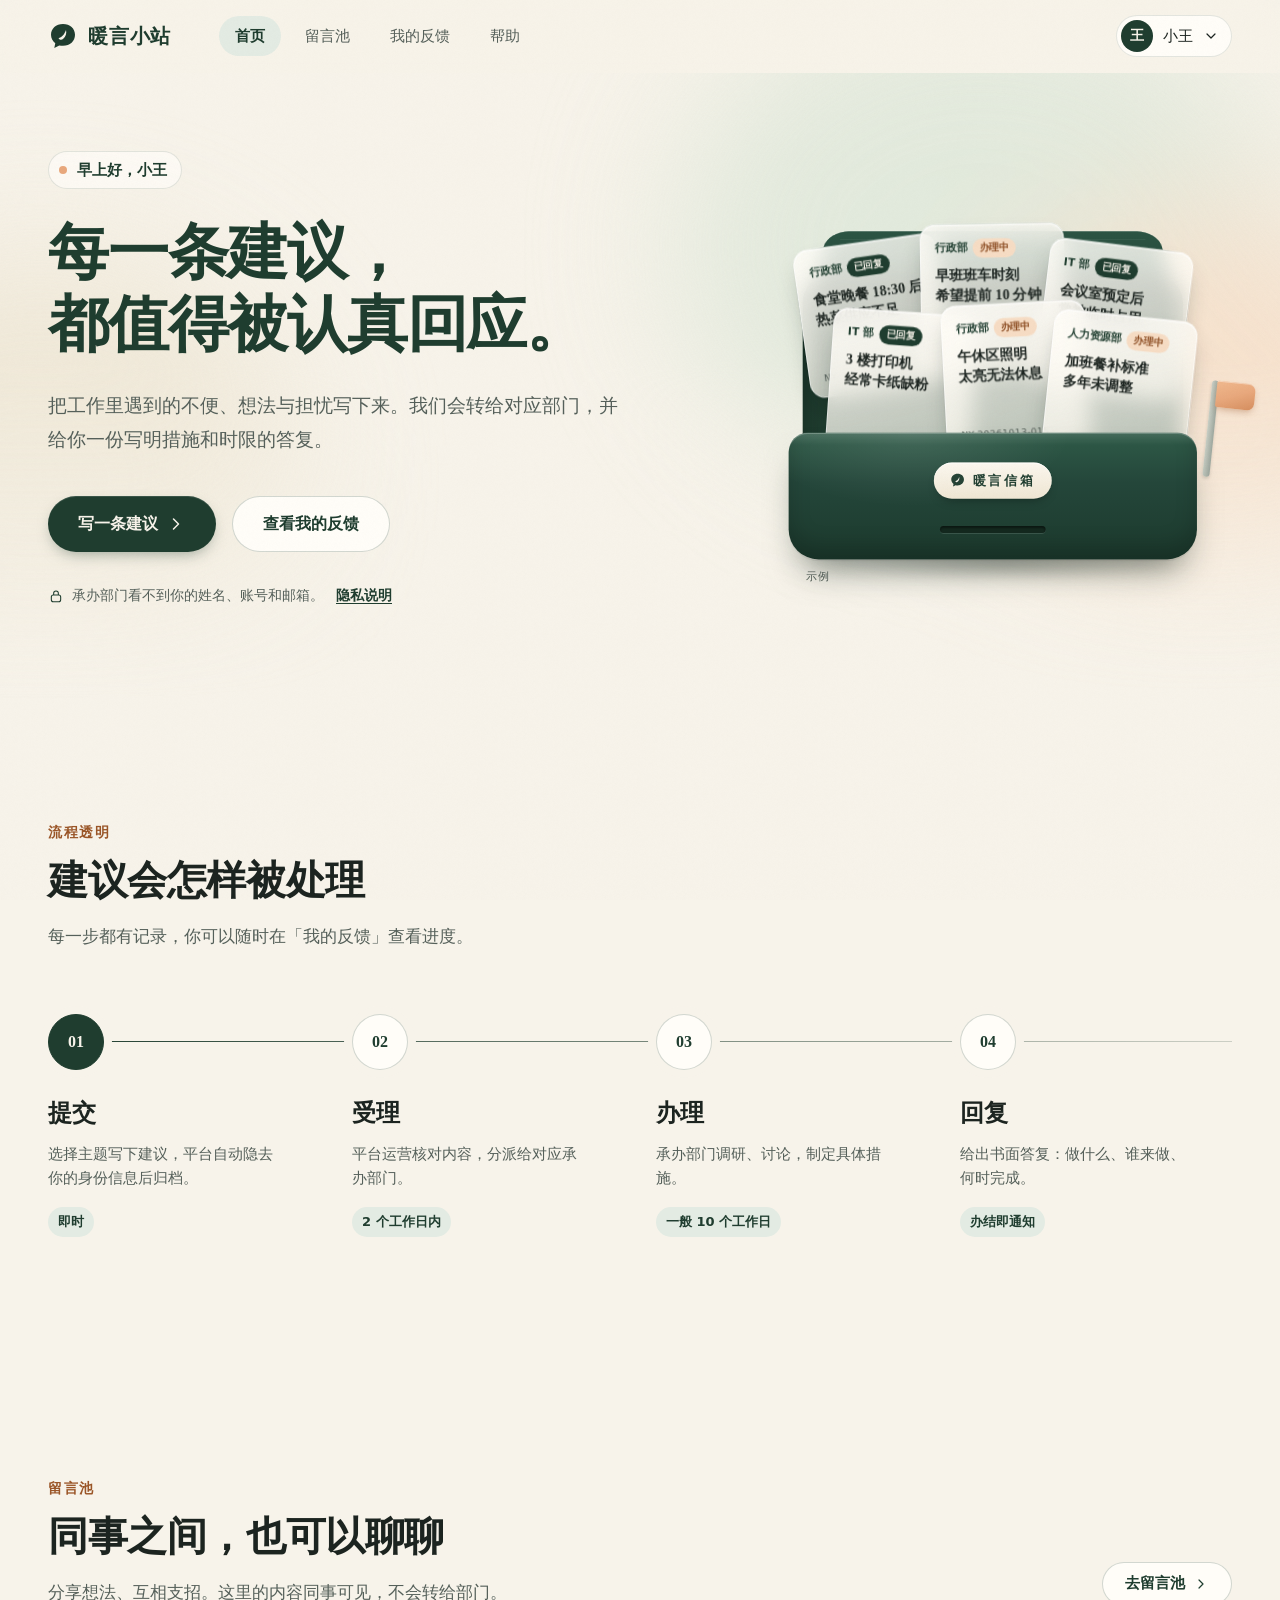
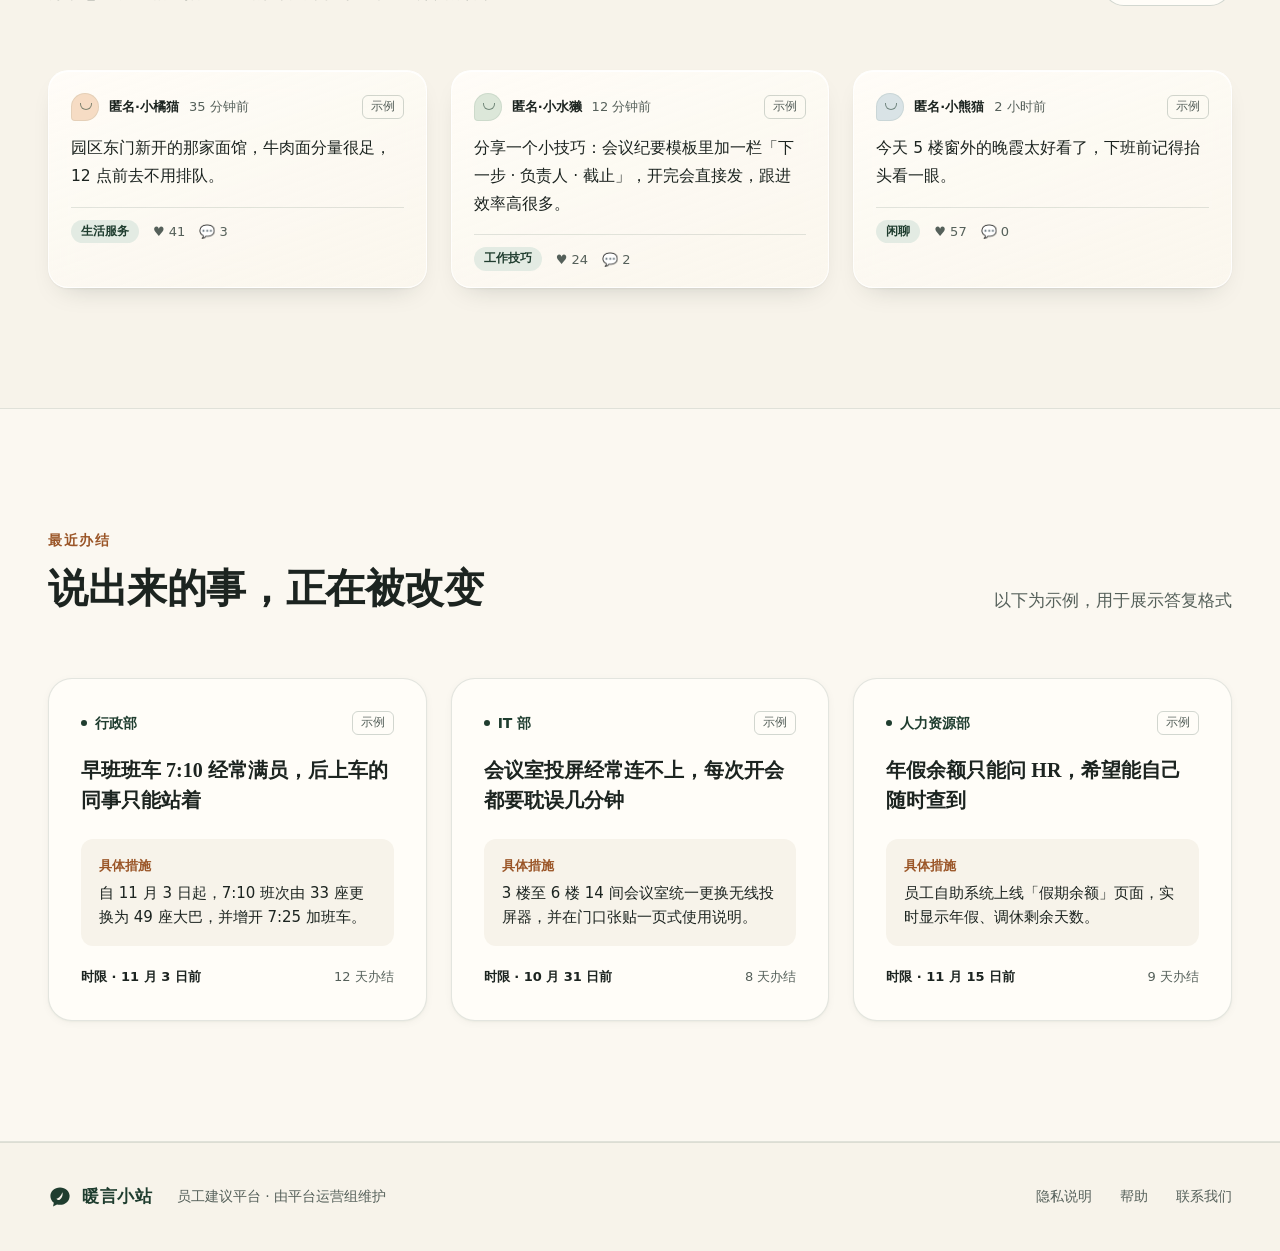
==== src/index.html @ c54a5a80 "暖言小站桌面端 UI 原型 v1.1（信箱玻璃卡片 + 留言池）" ====
<!doctype html>
<html lang="zh-CN">
<head>
<meta charset="utf-8">
<meta name="viewport" content="width=device-width, initial-scale=1">
<title>暖言小站 · 员工建议平台</title>
<link rel="stylesheet" href="css/style.css">
</head>
<body>
<a class="skip" href="#main">跳到主要内容</a>
<svg width="0" height="0" style="position:absolute" aria-hidden="true">
  <symbol id="mark" viewBox="0 0 40 40"><path d="M20 4C10.6 4 4 10.3 4 18.4c0 4.6 2.2 8.6 5.7 11.2L8.4 36l6.6-3.5c1.6.4 3.2.6 5 .6 9.4 0 16-6.3 16-14.7S29.4 4 20 4z" fill="currentColor"/><path d="M14 23c4-1 8-5 10-11 1 4 0 9-4 12-2 1.5-4 1.5-6-1z" fill="#F7F3EA"/></symbol>
  <symbol id="chev" viewBox="0 0 24 24"><path d="M9 6l6 6-6 6" fill="none" stroke="currentColor" stroke-width="1.8" stroke-linecap="round" stroke-linejoin="round"/></symbol>
  <symbol id="check" viewBox="0 0 24 24"><path d="M5 12.5l4.5 4.5L19 7.5" fill="none" stroke="currentColor" stroke-width="2" stroke-linecap="round" stroke-linejoin="round"/></symbol>
  <symbol id="lock" viewBox="0 0 24 24"><rect x="5" y="10.5" width="14" height="10" rx="3" fill="none" stroke="currentColor" stroke-width="1.6"/><path d="M8.5 10.5V8a3.5 3.5 0 017 0v2.5" fill="none" stroke="currentColor" stroke-width="1.6"/></symbol>
  <symbol id="close" viewBox="0 0 24 24"><path d="M6 6l12 12M18 6L6 18" stroke="currentColor" stroke-width="1.8" stroke-linecap="round"/></symbol>
</svg>

<header class="nav" id="nav">
  <div class="wrap nav-in">
    <a class="brand" href="#/" aria-label="暖言小站 首页"><svg class="brand-mark"><use href="#mark"/></svg><span>暖言小站</span></a>
    <nav aria-label="主导航"><ul class="nav-links">
      <li><a href="#/" data-nav="home">首页</a></li>
      <li><a href="#/pool" data-nav="pool">留言池</a></li>
      <li><a href="#/mine" data-nav="mine">我的反馈</a></li>
      <li><a href="#/help" data-nav="help">帮助</a></li>
    </ul></nav>
    <div class="acct">
      <button class="chip" id="acctBtn" aria-haspopup="menu" aria-expanded="false"><span class="avatar" aria-hidden="true">王</span><span>小王</span><svg class="ic sm rot"><use href="#chev"/></svg></button>
      <div class="menu" id="acctMenu" role="menu" hidden>
        <div class="menu-head"><b>王小明</b><span>行政部 · 工号 10328</span></div>
        <button role="menuitem" class="menu-item" id="settingsBtn">个人设置</button>
        <button role="menuitem" class="menu-item" id="guestToggle">切换访客视图</button>
        <div class="menu-sep"></div>
        <button role="menuitem" class="menu-item danger" id="logoutBtn">退出登录</button>
        <div class="confirm" id="logoutConfirm" hidden>
          <p>确定退出登录吗？</p>
          <div><button class="btn ghost xs" id="logoutNo">取消</button><button class="btn primary xs" id="logoutYes">退出</button></div>
        </div>
      </div>
      <a class="btn primary sm" id="loginBtn" href="#/" hidden>登录</a>
    </div>
  </div>
</header>

<main id="main">
<!-- HOME -->
<section class="view" data-view="home">
  <div class="hero">
    <div class="mesh" aria-hidden="true"><i class="b1"></i><i class="b2"></i><i class="b3"></i></div>
    <div class="wrap hero-in">
      <div class="hero-copy">
        <p class="eyebrow" id="greet">早上好，小王</p>
        <h1 class="display">每一条建议，<br>都值得被认真回应。</h1>
        <p class="lede">把工作里遇到的不便、想法与担忧写下来。我们会转给对应部门，并给你一份写明措施和时限的答复。</p>
        <div class="cta-row">
          <a class="btn primary lg" href="#/write">写一条建议<svg class="ic"><use href="#chev"/></svg></a>
          <a class="btn ghost lg" href="#/mine">查看我的反馈</a>
        </div>
        <p class="trust"><svg class="ic sm"><use href="#lock"/></svg>承办部门看不到你的姓名、账号和邮箱。<a href="#/help" data-scroll="privacy">隐私说明</a></p>
      </div>
      <div class="hero-art">
        <div class="mailbox" id="mailbox" role="group" aria-label="示例信箱：点击卡片查看建议与答复">
          <div class="mb-shadow" aria-hidden="true"></div>
          <div class="mb-lid" aria-hidden="true"></div>
          <div class="mb-back" aria-hidden="true"></div>
          <div class="mb-cards" id="mbCards"></div>
          <div class="mb-front" aria-hidden="true">
            <div class="mb-plate"><svg class="mb-plate-mark"><use href="#mark"/></svg><span>暖言信箱</span></div>
            <div class="mb-slot"></div>
          </div>
          <div class="mb-flag" aria-hidden="true"><i></i></div>
          <span class="mb-note">示例</span>
        </div>
      </div>
    </div>
  </div>

  <section class="wrap sec" aria-labelledby="flowT">
    <div class="sec-head reveal"><p class="kicker">流程透明</p><h2 id="flowT" class="h2">建议会怎样被处理</h2><p class="muted">每一步都有记录，你可以随时在「我的反馈」查看进度。</p></div>
    <ol class="journey">
      <li class="reveal"><span class="jn">01</span><h3>提交</h3><p>选择主题写下建议，平台自动隐去你的身份信息后归档。</p><span class="jt">即时</span></li>
      <li class="reveal"><span class="jn">02</span><h3>受理</h3><p>平台运营核对内容，分派给对应承办部门。</p><span class="jt">2 个工作日内</span></li>
      <li class="reveal"><span class="jn">03</span><h3>办理</h3><p>承办部门调研、讨论，制定具体措施。</p><span class="jt">一般 10 个工作日</span></li>
      <li class="reveal"><span class="jn">04</span><h3>回复</h3><p>给出书面答复：做什么、谁来做、何时完成。</p><span class="jt">办结即通知</span></li>
    </ol>
  </section>

  <section class="wrap sec pool-teaser" aria-labelledby="poolT">
    <div class="sec-head row reveal"><div><p class="kicker">留言池</p><h2 id="poolT" class="h2">同事之间，也可以聊聊</h2><p class="muted">分享想法、互相支招。这里的内容同事可见，不会转给部门。</p></div><a class="btn ghost" href="#/pool">去留言池<svg class="ic sm"><use href="#chev"/></svg></a></div>
    <div class="pt-grid" id="poolTeaser"></div>
  </section>

  <section class="sec tint" aria-labelledby="doneT">
    <div class="wrap">
      <div class="sec-head row reveal"><div><p class="kicker">最近办结</p><h2 id="doneT" class="h2">说出来的事，正在被改变</h2></div><p class="muted small">以下为示例，用于展示答复格式</p></div>
      <div class="cards3">
        <article class="rcard reveal"><div class="rtop"><span class="dept">行政部</span><span class="tag">示例</span></div><h3>早班班车 7:10 经常满员，后上车的同事只能站着</h3><div class="rbody"><p class="lbl">具体措施</p><p>自 11 月 3 日起，7:10 班次由 33 座更换为 49 座大巴，并增开 7:25 加班车。</p></div><p class="rmeta"><span>时限 · 11 月 3 日前</span><span>12 天办结</span></p></article>
        <article class="rcard reveal"><div class="rtop"><span class="dept">IT 部</span><span class="tag">示例</span></div><h3>会议室投屏经常连不上，每次开会都要耽误几分钟</h3><div class="rbody"><p class="lbl">具体措施</p><p>3 楼至 6 楼 14 间会议室统一更换无线投屏器，并在门口张贴一页式使用说明。</p></div><p class="rmeta"><span>时限 · 10 月 31 日前</span><span>8 天办结</span></p></article>
        <article class="rcard reveal"><div class="rtop"><span class="dept">人力资源部</span><span class="tag">示例</span></div><h3>年假余额只能问 HR，希望能自己随时查到</h3><div class="rbody"><p class="lbl">具体措施</p><p>员工自助系统上线「假期余额」页面，实时显示年假、调休剩余天数。</p></div><p class="rmeta"><span>时限 · 11 月 15 日前</span><span>9 天办结</span></p></article>
      </div>
    </div>
  </section>
</section>

<!-- WRITE -->
<section class="view" data-view="write" hidden>
  <div class="wrap write">
    <div class="write-top">
      <a class="back" href="#/"><svg class="ic sm flip"><use href="#chev"/></svg>返回首页</a>
      <ol class="steps" aria-label="步骤">
        <li data-s="1"><span class="dot">1</span>选择主题</li><li class="bar"></li>
        <li data-s="2"><span class="dot">2</span>写下建议</li><li class="bar"></li>
        <li data-s="3"><span class="dot">3</span>确认提交</li>
      </ol>
      <span class="save-note">草稿仅保存在本机</span>
    </div>
    <div class="panel">
      <div class="stage" data-step="1">
        <h1 class="h2">这条建议和哪方面有关？</h1>
        <p class="muted">不确定也没关系，选「其他」，平台会帮你分派。</p>
        <div class="topics" role="radiogroup" aria-label="主题">
          <button class="topic" role="radio" aria-checked="false" data-t="人事与薪酬" data-d="人力资源部"><span class="ti t1"></span><b>人事与薪酬</b><span>考勤、假期、薪资、培训与晋升</span><em>由 人力资源部 承办</em></button>
          <button class="topic" role="radio" aria-checked="false" data-t="行政与食堂班车" data-d="行政部"><span class="ti t2"></span><b>行政与食堂班车</b><span>食堂菜品、班车线路、办公环境</span><em>由 行政部 承办</em></button>
          <button class="topic" role="radio" aria-checked="false" data-t="IT与设备" data-d="IT 部"><span class="ti t3"></span><b>IT 与设备</b><span>电脑、网络、账号、会议室设备</span><em>由 IT 部 承办</em></button>
          <button class="topic" role="radio" aria-checked="false" data-t="安全与环境" data-d="安全环保部"><span class="ti t4"></span><b>安全与环境</b><span>生产安全、消防、隐患与职业健康</span><em>由 安全环保部 承办</em></button>
          <button class="topic" role="radio" aria-checked="false" data-t="其他／不确定" data-d="平台运营组"><span class="ti t5"></span><b>其他／不确定</b><span>流程、制度，或拿不准归谁管的事</span><em>由 平台运营组 分派</em></button>
        </div>
      </div>
      <div class="stage" data-step="2" hidden>
        <h1 class="h2">说说具体情况</h1>
        <p class="muted">写清楚「在哪里、发生了什么、希望怎样改善」，更容易被快速办理。</p>
        <div class="field"><label for="ttl">标题</label><input id="ttl" maxlength="40" placeholder="一句话概括，例如：早班班车经常满员"></div>
        <div class="field"><label for="body">详细描述</label>
          <textarea id="body" maxlength="500" rows="5" aria-describedby="bodyHint" placeholder="发生的时间、地点、影响，以及你的想法……"></textarea>
          <div class="field-foot"><span id="bodyHint" class="hint">至少 10 个字</span><span class="count" id="count">0/500</span></div>
        </div>
        <div class="attach" tabindex="0" role="button" aria-label="添加附件（可选）"><span class="plus">＋</span><div><b>添加图片或文件（可选）</b><span>支持 JPG、PNG、PDF，单个不超过 10MB。上传前会自动清除照片位置信息。</span></div></div>
      </div>
      <div class="stage" data-step="3" hidden>
        <h1 class="h2">确认一下，就可以提交了</h1>
        <dl class="summary">
          <div><dt>主题</dt><dd id="sTopic"></dd><button class="link" data-go="1">修改</button></div>
          <div><dt>承办部门</dt><dd id="sDept"></dd></div>
          <div><dt>标题</dt><dd id="sTitle"></dd><button class="link" data-go="2">修改</button></div>
          <div><dt>描述</dt><dd id="sBody" class="pre"></dd></div>
        </dl>
        <div class="privacy-box"><svg class="ic"><use href="#lock"/></svg><div><b>你的身份受到保护</b><p>承办部门看不到你的姓名、账号和邮箱；平台仅为让你查看进度保存账号关联。</p></div></div>
      </div>
      <div class="stage success" data-step="4" hidden>
        <div class="burst" aria-hidden="true"><svg viewBox="0 0 120 120"><circle class="ring" cx="60" cy="60" r="44"/><path class="tick" d="M40 61l14 14 28-30"/></svg><i></i><i></i><i></i><i></i><i></i><i></i></div>
        <h1 class="h2">已收到，谢谢你愿意说出来</h1>
        <p class="muted">我们会在 2 个工作日内受理，有进展会通过站内消息告诉你。</p>
        <div class="idbox"><span>建议编号</span><b id="sid">NY-20261019-008</b></div>
        <div class="cta-row center"><a class="btn primary lg" href="#/mine?open=NY-20261019-008">查看进度</a><a class="btn ghost lg" href="#/">回到首页</a></div>
      </div>
      <div class="panel-foot" id="pfoot">
        <button class="btn ghost" id="prevBtn">上一步</button>
        <span class="foot-msg" id="footMsg" aria-live="polite"></span>
        <button class="btn primary" id="nextBtn">下一步</button>
      </div>
    </div>
  </div>
</section>

<!-- POOL -->
<section class="view" data-view="pool" hidden>
  <div class="wrap pool">
    <div class="pool-head">
      <div><p class="kicker">留言池 <span class="proto-tag">原型示例，内容不会保存</span></p>
      <h1 class="h2">同事之间的小广场</h1>
      <p class="muted lead2">分享想法、互相支招。这里的留言<b>同事都能看到</b>；需要部门处理的问题，请走正式建议。</p></div>
      <a class="pool-cta" href="#/write"><span>要正式提交给部门？</span><b>写一条建议</b><svg class="ic sm"><use href="#chev"/></svg></a>
    </div>
    <div class="pool-grid">
      <div class="pool-main">
        <form class="composer" id="composer" autocomplete="off">
          <label class="sr" for="pcText">写点什么</label>
          <textarea id="pcText" maxlength="200" rows="3" placeholder="想和同事聊点什么？比如一个好用的小技巧、一家不错的午餐店……"></textarea>
          <div class="cp-row">
            <label class="sr" for="pcTopic">话题</label>
            <select id="pcTopic"><option>工作技巧</option><option>生活服务</option><option>活动组织</option><option>闲聊</option></select>
            <label class="switch"><input type="checkbox" id="pcAnon" checked><span class="sw" aria-hidden="true"></span><span>匿名发布</span><em id="pcAlias">将显示为「匿名·小松鼠」</em></label>
            <span class="cp-count" id="pcCount">0/200</span>
            <button class="btn primary sm" id="pcSend" type="submit" disabled>发布</button>
          </div>
        </form>
        <div class="pool-bar">
          <div class="chips" role="tablist" aria-label="话题筛选">
            <button class="chipf on" role="tab" aria-selected="true" data-t="全部">全部</button><button class="chipf" role="tab" aria-selected="false" data-t="工作技巧">工作技巧</button><button class="chipf" role="tab" aria-selected="false" data-t="生活服务">生活服务</button><button class="chipf" role="tab" aria-selected="false" data-t="活动组织">活动组织</button><button class="chipf" role="tab" aria-selected="false" data-t="闲聊">闲聊</button>
          </div>
          <div class="sort" role="group" aria-label="排序"><button class="on" data-s="new" aria-pressed="true">最新</button><button data-s="hot" aria-pressed="false">最热</button></div>
        </div>
        <div class="masonry" id="poolList"></div>
      </div>
      <aside class="rules" aria-labelledby="rulesT">
        <h2 id="rulesT">发言公约</h2>
        <ol>
          <li><b>友善表达</b>就事论事，尊重不同意见。</li>
          <li><b>不涉及个人</b>不写真实姓名、工号、联系方式，不做人身攻击。</li>
          <li><b>举报会被审核</b>被举报的内容由管理员审核，违规将被移除。</li>
          <li><b>匿名也守规则</b>匿名只对同事隐藏身份，同样适用本公约。</li>
        </ol>
        <p class="rules-note">需要部门给出答复的问题，请<a href="#/write">写一条建议</a>，会有专人跟进。</p>
      </aside>
    </div>
  </div>
</section>

<!-- MINE -->
<section class="view" data-view="mine" hidden>
  <div class="wrap mine">
    <div class="mine-head"><div><p class="kicker">我的反馈</p><h1 class="h2">你提交过的建议</h1></div>
      <div class="filters" role="tablist" aria-label="筛选"><button class="f on" data-f="all" role="tab" aria-selected="true">全部</button><button class="f" data-f="待受理" role="tab">待受理</button><button class="f" data-f="办理中" role="tab">办理中</button><button class="f" data-f="已回复" role="tab">已回复</button></div>
    </div>
    <ul class="flist" id="flist"></ul>
  </div>
</section>

<!-- HELP -->
<section class="view" data-view="help" hidden>
  <div class="wrap help">
    <p class="kicker">帮助与隐私</p><h1 class="h2">关于暖言小站，你可能想知道</h1>
    <div class="help-grid">
      <article id="privacy" class="doc">
        <h2>隐私说明</h2>
        <h3>我们保存什么</h3><p>你提交的标题、描述和附件，以及你的账号与该建议的关联关系。关联关系只用于让你在「我的反馈」中查看进度、接收通知。</p>
        <h3>谁能看到什么</h3><p>承办部门只能看到建议内容与编号，看不到你的姓名、账号、邮箱或部门。平台运营组两名管理员可在审计需要时查看关联关系，每次查看都会留下不可删除的日志。</p>
        <h3>请注意</h3><p>如果描述中写了能识别你的细节（如具体工位、只有你知道的事），承办部门仍可能推测出身份。提交前请自行检查。</p>
        <h3>保存期限</h3><p>建议办结满 2 年后，账号关联将被删除，建议内容以匿名形式保留用于统计。</p>
      </article>
      <div class="faq">
        <details open><summary>多久能收到答复？</summary><p>2 个工作日内受理，一般 10 个工作日内给出答复。复杂问题会先回复办理计划。</p></details>
        <details><summary>对答复不满意怎么办？</summary><p>在详情页点击「继续反馈」，建议会重新进入办理，并抄送平台运营组。</p></details>
        <details><summary>可以撤回建议吗？</summary><p>受理前可以随时撤回；受理后可申请关闭。</p></details>
        <details><summary>紧急安全隐患怎么报？</summary><p>请立即拨打安全值班电话 8110。本平台不适合处理需要即刻响应的事项。</p></details>
      </div>
    </div>
  </div>
</section>
</main>

<footer class="foot">
  <div class="wrap foot-in">
    <div class="brand sm"><svg class="brand-mark"><use href="#mark"/></svg><span>暖言小站</span></div>
    <p class="muted small">员工建议平台 · 由平台运营组维护</p>
    <nav aria-label="页脚"><a href="#/help" data-scroll="privacy">隐私说明</a><a href="#/help">帮助</a><a href="mailto:nuanyan@example.com">联系我们</a></nav>
  </div>
</footer>

<div class="scrim" id="scrim" hidden></div>
<aside class="drawer" id="drawer" role="dialog" aria-modal="true" aria-labelledby="dTitle" hidden>
  <div class="d-head"><span class="d-id" id="dId"></span><button class="icon-btn" id="dClose" aria-label="关闭详情"><svg class="ic"><use href="#close"/></svg></button></div>
  <div class="d-body" id="dBody"></div>
</aside>
<div class="mx-overlay" id="mxOverlay" hidden></div>
<div class="mx-stage" id="mxStage" hidden>
  <article class="mx-card" id="mxCard" role="dialog" aria-modal="true" aria-labelledby="mxTitle">
    <button class="mx-close" id="mxClose" aria-label="关闭"><svg class="ic"><use href="#close"/></svg></button>
    <div class="mx-body" id="mxBody"></div>
  </article>
</div>
<div class="toast" id="toast" role="status" aria-live="polite"></div>
<script src="js/app.js"></script>
</body>
</html>
---- src/css/style.css ----
[hidden]{display:none!important}
:root{
  --cream:#F7F3EA;--milk:#FBF8F1;--paper:#FFFDF8;--sand:#EFE7D6;
  --green:#1F3D2F;--green-2:#2E5A47;--green-soft:#E3EBE3;
  --apricot:#E8A87C;--apricot-ink:#9A5527;--apricot-soft:#FBEADB;
  --ink:#1C2420;--muted:#55605A;--line:rgba(31,61,47,.12);--line-2:rgba(31,61,47,.2);
  --serif:"Noto Serif SC","Noto Serif CJK SC","Songti SC","Source Han Serif SC","STSong",serif;
  --sans:"Inter","PingFang SC","Noto Sans SC","Noto Sans CJK SC","Microsoft YaHei",system-ui,-apple-system,sans-serif;
  --ease:cubic-bezier(.2,.8,.2,1);--spring:cubic-bezier(.34,1.4,.5,1);
  --r-s:12px;--r:16px;--r-l:24px;
  --sh-1:0 1px 2px rgba(31,40,30,.04),0 2px 8px rgba(31,40,30,.04);
  --sh-2:0 1px 2px rgba(31,40,30,.04),0 8px 24px rgba(31,40,30,.06),0 24px 48px -12px rgba(31,40,30,.08);
}
*{box-sizing:border-box;margin:0;padding:0}
html{scroll-behavior:smooth}
body{font-family:var(--sans);color:var(--ink);background:var(--cream);font-size:16px;line-height:1.65;-webkit-font-smoothing:antialiased;min-height:100vh;display:flex;flex-direction:column}
body::before{content:"";position:fixed;inset:0;pointer-events:none;z-index:100;opacity:.35;mix-blend-mode:multiply;
 background-image:url("data:image/svg+xml,%3Csvg xmlns='http://www.w3.org/2000/svg' width='160' height='160'%3E%3Cfilter id='n'%3E%3CfeTurbulence baseFrequency='.9' numOctaves='2' stitchTiles='stitch'/%3E%3CfeColorMatrix values='0 0 0 0 .4 0 0 0 0 .35 0 0 0 0 .25 0 0 0 .09 0'/%3E%3C/filter%3E%3Crect width='100%25' height='100%25' filter='url(%23n)'/%3E%3C/svg%3E")}
main{flex:1}
a{color:inherit}
button{font:inherit;color:inherit;background:none;border:0;cursor:pointer}
:focus-visible{outline:2px solid var(--green);outline-offset:3px;border-radius:8px}
.skip{position:absolute;left:-999px;top:8px;background:var(--green);color:#fff;padding:8px 16px;border-radius:8px;z-index:200}.skip:focus{left:16px}
.wrap{width:min(1200px,calc(100% - 96px));margin:0 auto}
.ic{width:20px;height:20px;flex:none}.ic.sm{width:16px;height:16px}.flip{transform:rotate(180deg)}
.muted{color:var(--muted)}.small{font-size:14px}
.kicker{font-size:14px;letter-spacing:.12em;color:var(--apricot-ink);font-weight:600;margin-bottom:12px}
.h2{font-family:var(--serif);font-weight:600;font-size:40px;line-height:1.25;letter-spacing:-.01em}

/* nav */
.nav{position:sticky;top:0;z-index:50;background:rgba(247,243,234,.78);backdrop-filter:saturate(1.4) blur(14px);border-bottom:1px solid transparent;transition:border-color .3s}
.nav.scrolled{border-color:var(--line)}
.nav-in{height:72px;display:flex;align-items:center;gap:48px}
.brand{display:flex;align-items:center;gap:10px;text-decoration:none;font-family:var(--serif);font-weight:700;font-size:20px;color:var(--green);letter-spacing:.04em}
.brand-mark{width:30px;height:30px;color:var(--green)}
.brand.sm{font-size:17px}.brand.sm .brand-mark{width:24px;height:24px}
.nav-links{display:flex;gap:8px;list-style:none}
.nav-links a{display:block;padding:8px 16px;border-radius:999px;text-decoration:none;font-size:15px;color:var(--muted);transition:color .2s,background .2s}
.nav-links a:hover{color:var(--ink);background:rgba(31,61,47,.05)}
.nav-links a.on{color:var(--green);background:var(--green-soft);font-weight:600}
.acct{margin-left:auto;position:relative}
.chip{display:flex;align-items:center;gap:10px;padding:4px 12px 4px 4px;border:1px solid var(--line);border-radius:999px;background:var(--paper);font-size:15px;transition:box-shadow .2s var(--ease)}
.chip:hover{box-shadow:var(--sh-1)}
.chip[aria-expanded=true] .rot{transform:rotate(-90deg)}.rot{transform:rotate(90deg);transition:transform .25s var(--ease)}
.avatar{width:32px;height:32px;border-radius:50%;display:grid;place-items:center;background:var(--green);color:var(--cream);font-size:14px;font-weight:600}
.menu{position:absolute;right:0;top:calc(100% + 8px);width:240px;background:var(--paper);border:1px solid var(--line);border-radius:var(--r);box-shadow:var(--sh-2);padding:8px;transform-origin:top right;animation:pop .28s var(--spring)}
@keyframes pop{from{opacity:0;transform:scale(.94) translateY(-4px)}}
.menu-head{padding:12px 12px 12px;border-bottom:1px solid var(--line);margin-bottom:6px;display:flex;flex-direction:column}
.menu-head span{font-size:13px;color:var(--muted)}
.menu-item{display:block;width:100%;text-align:left;padding:10px 12px;border-radius:10px;font-size:15px}
.menu-item:hover{background:var(--cream)}.menu-item.danger{color:#A23B2A}
.menu-sep{height:1px;background:var(--line);margin:6px 0}
.confirm{margin:6px 4px 4px;padding:12px;border-radius:12px;background:var(--cream);font-size:14px}
.confirm div{display:flex;gap:8px;justify-content:flex-end;margin-top:10px}

/* buttons */
.btn{display:inline-flex;align-items:center;justify-content:center;gap:8px;height:44px;padding:0 22px;border-radius:999px;font-size:15px;font-weight:600;text-decoration:none;transition:transform .35s var(--spring),box-shadow .3s var(--ease),background .2s;white-space:nowrap}
.btn:active{transform:scale(.98)}
.btn.lg{height:56px;padding:0 30px;font-size:16px}.btn.sm{height:38px;padding:0 18px}.btn.xs{height:32px;padding:0 14px;font-size:13px}
.btn.primary{background:var(--green);color:var(--cream);box-shadow:0 1px 0 rgba(255,255,255,.12) inset,0 6px 16px -6px rgba(31,61,47,.5)}
.btn.primary:hover{background:#264a3a;transform:translateY(-1px);box-shadow:0 1px 0 rgba(255,255,255,.12) inset,0 12px 24px -8px rgba(31,61,47,.5)}
.btn.primary:hover .ic{transform:translateX(3px)}.btn .ic{transition:transform .3s var(--spring)}
.btn.ghost{background:var(--paper);color:var(--green);border:1px solid var(--line-2)}
.btn.ghost:hover{border-color:var(--green);transform:translateY(-1px)}
.btn[disabled]{opacity:.4;pointer-events:none}
.link{color:var(--green);font-size:14px;font-weight:600;text-decoration:underline;text-underline-offset:3px}

/* hero */
.hero{position:relative;overflow:hidden;padding:56px 0 72px}
.mesh{position:absolute;inset:-20% -10% 0;z-index:0;filter:blur(70px);opacity:.75}
.mesh i{position:absolute;border-radius:50%;animation:drift 26s var(--ease) infinite alternate}
.mesh .b1{width:620px;height:520px;left:52%;top:5%;background:#DCE7D9}
.mesh .b2{width:460px;height:420px;left:72%;top:35%;background:#F6DCC4;animation-duration:32s;animation-delay:-8s}
.mesh .b3{width:520px;height:460px;left:-6%;top:40%;background:#EDE5D2;animation-duration:38s}
@keyframes drift{to{transform:translate(-60px,40px) scale(1.12)}}
.hero-in{position:relative;z-index:1;display:grid;grid-template-columns:1.15fr .85fr;gap:48px;align-items:center;min-height:520px}
.eyebrow{display:inline-flex;align-items:center;gap:10px;font-size:15px;color:var(--green);font-weight:600;margin-bottom:28px;padding:6px 14px 6px 10px;border-radius:999px;background:rgba(255,253,248,.7);border:1px solid var(--line)}
.eyebrow::before{content:"";width:8px;height:8px;border-radius:50%;background:var(--apricot)}
.display{font-family:var(--serif);font-weight:700;font-size:clamp(52px,4.8vw,72px);line-height:1.16;letter-spacing:-.02em;color:var(--green)}
.lede{margin-top:28px;font-size:19px;line-height:1.8;color:var(--muted);max-width:30em}
.cta-row{display:flex;gap:16px;margin-top:40px}.cta-row.center{justify-content:center}
.trust{margin-top:32px;display:flex;align-items:center;gap:8px;font-size:14px;color:var(--muted)}
.trust .ic{color:var(--green)}.trust a{color:var(--green);font-weight:600;text-underline-offset:3px;margin-left:4px}
.hero-art svg{width:100%;max-width:460px;display:block;margin-left:auto}
.float{animation:float 9s ease-in-out infinite;transform-box:fill-box}
.float.b{animation-delay:-3s;animation-duration:11s}.float.c{animation-delay:-6s;animation-duration:8s;transform-origin:0 100%}
@keyframes float{50%{transform:translateY(-10px) rotate(1.5deg)}}

/* sections */
.sec{padding:120px 0}
.sec-head{max-width:640px;margin-bottom:64px}.sec-head .muted{margin-top:16px;font-size:17px}
.sec-head.row{max-width:none;display:flex;justify-content:space-between;align-items:flex-end}
.tint{background:var(--milk);border-top:1px solid var(--line);border-bottom:1px solid var(--line)}
.journey{list-style:none;display:grid;grid-template-columns:repeat(4,1fr);gap:32px;position:relative;counter-reset:j}
.journey::before{content:"";position:absolute;left:0;right:0;top:27px;height:1px;background:linear-gradient(90deg,var(--green) 0,var(--line-2) 100%)}
.journey li{position:relative;padding-top:80px}
.jn{position:absolute;top:0;left:0;width:56px;height:56px;border-radius:50%;display:grid;place-items:center;background:var(--paper);border:1px solid var(--line-2);font-family:var(--serif);font-weight:600;color:var(--green);box-shadow:0 0 0 8px var(--cream)}
.journey li:first-child .jn{background:var(--green);color:var(--cream);border-color:var(--green)}
.journey h3{font-family:var(--serif);font-size:24px;font-weight:600;margin-bottom:8px}
.journey p{color:var(--muted);font-size:15px;max-width:15em}
.jt{display:inline-block;margin-top:16px;font-size:13px;font-weight:600;color:var(--green);background:var(--green-soft);padding:4px 10px;border-radius:999px}
.cards3{display:grid;grid-template-columns:repeat(3,1fr);gap:24px}
.rcard{background:var(--paper);border:1px solid var(--line);border-radius:var(--r-l);padding:32px;display:flex;flex-direction:column;box-shadow:var(--sh-1);transition:transform .45s var(--spring),box-shadow .4s var(--ease)}
.rcard:hover{transform:translateY(-4px);box-shadow:var(--sh-2)}
.rtop{display:flex;justify-content:space-between;align-items:center;margin-bottom:20px}
.dept{font-size:14px;font-weight:600;color:var(--green);display:flex;align-items:center;gap:8px}
.dept::before{content:"";width:6px;height:6px;border-radius:50%;background:var(--green)}
.tag{font-size:12px;color:var(--muted);border:1px solid var(--line-2);padding:1px 8px;border-radius:6px}
.rcard h3{font-family:var(--serif);font-size:20px;line-height:1.5;font-weight:600;margin-bottom:24px}
.rbody{background:var(--cream);border-radius:var(--r-s);padding:16px 18px;font-size:15px;flex:1}
.lbl{font-size:13px;font-weight:600;color:var(--apricot-ink);margin-bottom:4px}
.rmeta{display:flex;justify-content:space-between;margin-top:20px;font-size:13px;color:var(--muted)}
.rmeta span:first-child{color:var(--ink);font-weight:600}
.reveal{opacity:0;transform:translateY(16px);transition:opacity .8s var(--ease),transform .8s var(--ease)}
.reveal.in{opacity:1;transform:none}

/* footer */
.foot{border-top:1px solid var(--line);padding:40px 0}
.foot-in{display:flex;align-items:center;gap:24px}
.foot nav{margin-left:auto;display:flex;gap:28px}
.foot nav a{font-size:14px;color:var(--muted);text-decoration:none}.foot nav a:hover{color:var(--green);text-decoration:underline;text-underline-offset:3px}

/* write */
.write{padding:40px 0 80px;max-width:960px}
.write-top{display:grid;grid-template-columns:1fr auto 1fr;align-items:center;margin-bottom:32px}
.back{display:inline-flex;align-items:center;gap:6px;font-size:14px;color:var(--muted);text-decoration:none}.back:hover{color:var(--green)}
.save-note{justify-self:end;font-size:13px;color:var(--muted)}
.steps{display:flex;align-items:center;gap:12px;list-style:none;font-size:14px;color:var(--muted)}
.steps li{display:flex;align-items:center;gap:8px;transition:color .3s}
.steps .bar{width:48px;height:2px;border-radius:2px;background:var(--line-2);position:relative;overflow:hidden}
.steps .bar::after{content:"";position:absolute;inset:0;background:var(--green);transform:scaleX(0);transform-origin:left;transition:transform .5s var(--ease)}
.steps .bar.done::after{transform:scaleX(1)}
.dot{width:28px;height:28px;border-radius:50%;display:grid;place-items:center;border:1.5px solid var(--line-2);font-size:13px;font-weight:600;background:var(--paper);transition:all .35s var(--spring)}
.steps li.cur{color:var(--ink);font-weight:600}.steps li.cur .dot{background:var(--green);border-color:var(--green);color:var(--cream);transform:scale(1.08)}
.steps li.done{color:var(--green)}.steps li.done .dot{background:var(--green-soft);border-color:var(--green-soft);color:var(--green)}
.panel{background:var(--paper);border:1px solid var(--line);border-radius:28px;box-shadow:var(--sh-2);overflow:hidden}
.stage{padding:56px 64px 40px;animation:stageIn .55s var(--ease)}
.stage.back-anim{animation-name:stageBack}
@keyframes stageIn{from{opacity:0;transform:translateX(24px)}}
@keyframes stageBack{from{opacity:0;transform:translateX(-24px)}}
.stage>.muted{margin-top:12px;font-size:16px}
.topics{display:grid;grid-template-columns:repeat(3,1fr);gap:16px;margin-top:40px}
.topic{text-align:left;padding:24px;border:1px solid var(--line);border-radius:var(--r);background:var(--milk);display:flex;flex-direction:column;gap:4px;position:relative;transition:transform .4s var(--spring),border-color .2s,box-shadow .3s,background .2s}
.topic:hover{transform:translateY(-3px);box-shadow:var(--sh-2);background:var(--paper)}
.topic[aria-checked=true]{border-color:var(--green);background:var(--paper);box-shadow:0 0 0 3px var(--green-soft),var(--sh-1)}
.topic[aria-checked=true]::after{content:"";position:absolute;top:20px;right:20px;width:22px;height:22px;border-radius:50%;background:var(--green) url("data:image/svg+xml,%3Csvg xmlns='http://www.w3.org/2000/svg' viewBox='0 0 24 24'%3E%3Cpath d='M6 12.5l4 4L18 8' fill='none' stroke='%23F7F3EA' stroke-width='2.4' stroke-linecap='round' stroke-linejoin='round'/%3E%3C/svg%3E") center/16px no-repeat;animation:pop .35s var(--spring)}
.topic b{font-size:18px;font-family:var(--serif);font-weight:600;margin-top:16px}
.topic span:not(.ti){font-size:14px;color:var(--muted)}
.topic em{font-style:normal;font-size:13px;color:var(--green);margin-top:12px;padding-top:12px;border-top:1px dashed var(--line-2)}
.ti{width:40px;height:40px;border-radius:12px;background:var(--green-soft);position:relative}
.ti::before{content:"";position:absolute;inset:11px;border-radius:50% 50% 50% 4px;background:var(--green)}
.ti.t2{background:var(--apricot-soft)}.ti.t2::before{background:var(--apricot);border-radius:50%}
.ti.t3::before{border-radius:4px}.ti.t4{background:#E9E4D3}.ti.t4::before{border-radius:50% 4px;background:var(--green-2)}
.ti.t5{background:var(--cream)}.ti.t5::before{background:none;border:2px dashed var(--green);border-radius:50%}
.field{margin-top:32px}
.field label{display:block;font-size:14px;font-weight:600;margin-bottom:10px}
.field input,.field textarea{width:100%;font:inherit;font-size:16px;color:var(--ink);background:var(--milk);border:1px solid var(--line-2);border-radius:var(--r-s);padding:14px 16px;transition:border-color .2s,box-shadow .2s,background .2s;resize:vertical}
.field input::placeholder,.field textarea::placeholder{color:#7A827D}
.field input:focus,.field textarea:focus{outline:none;border-color:var(--green);background:var(--paper);box-shadow:0 0 0 4px var(--green-soft)}
.field textarea{line-height:1.75;min-height:180px}
.field-foot{display:flex;justify-content:space-between;margin-top:8px;font-size:13px;color:var(--muted)}
.hint.warn{color:var(--apricot-ink)}.hint.ok{color:var(--green)}
.count{font-variant-numeric:tabular-nums}
.attach{margin-top:24px;display:flex;gap:16px;align-items:center;padding:18px 20px;border:1.5px dashed var(--line-2);border-radius:var(--r);cursor:pointer;transition:border-color .2s,background .2s}
.attach:hover{border-color:var(--green);background:var(--milk)}
.attach .plus{width:40px;height:40px;border-radius:12px;background:var(--cream);display:grid;place-items:center;color:var(--green);font-size:20px}
.attach b{display:block;font-size:15px}.attach span{font-size:13px;color:var(--muted)}
.summary{margin-top:32px;border:1px solid var(--line);border-radius:var(--r);overflow:hidden}
.summary div{display:grid;grid-template-columns:120px 1fr auto;gap:16px;padding:18px 24px;border-bottom:1px solid var(--line);align-items:baseline}
.summary div:last-child{border:0}.summary dt{font-size:14px;color:var(--muted)}.summary dd{font-size:16px}
.pre{white-space:pre-wrap}
.privacy-box{margin-top:24px;display:flex;gap:16px;padding:20px 24px;border-radius:var(--r);background:var(--green-soft);color:var(--green)}
.privacy-box .ic{margin-top:3px}.privacy-box p{color:var(--ink);font-size:15px;margin-top:2px}
.panel-foot{display:flex;align-items:center;justify-content:space-between;padding:20px 64px;border-top:1px solid var(--line);background:var(--milk)}
.foot-msg{font-size:14px;color:var(--apricot-ink)}
.success{text-align:center;padding:72px 64px 64px}
.success .muted{margin-top:12px}
.burst{position:relative;width:120px;height:120px;margin:0 auto 24px}
.burst svg{width:120px;height:120px}
.ring{fill:var(--green-soft);stroke:var(--green);stroke-width:2;stroke-dasharray:277;stroke-dashoffset:277;animation:draw .9s var(--ease) forwards}
.tick{fill:none;stroke:var(--green);stroke-width:4;stroke-linecap:round;stroke-linejoin:round;stroke-dasharray:70;stroke-dashoffset:70;animation:draw .5s .6s var(--ease) forwards}
@keyframes draw{to{stroke-dashoffset:0}}
.burst i{position:absolute;left:50%;top:50%;width:8px;height:8px;border-radius:50% 50% 50% 2px;background:var(--apricot);opacity:0;animation:leaf 1.2s .7s var(--ease) forwards}
.burst i:nth-child(odd){background:var(--green-2)}
.burst i:nth-child(2){--a:0deg}.burst i:nth-child(3){--a:60deg}.burst i:nth-child(4){--a:120deg}.burst i:nth-child(5){--a:180deg}.burst i:nth-child(6){--a:240deg}.burst i:nth-child(7){--a:300deg}
@keyframes leaf{0%{opacity:0;transform:rotate(var(--a)) translateY(0)}30%{opacity:1}100%{opacity:0;transform:rotate(var(--a)) translateY(-84px) rotate(90deg)}}
.idbox{display:inline-flex;flex-direction:column;gap:4px;margin:32px auto 0;padding:16px 32px;border:1px dashed var(--line-2);border-radius:var(--r);background:var(--milk)}
.idbox span{font-size:13px;color:var(--muted)}.idbox b{font-family:ui-monospace,"SF Mono",Menlo,monospace;font-size:22px;letter-spacing:.06em;color:var(--green)}

/* mine */
.mine{padding:56px 0 96px;max-width:960px}
.mine-head{display:flex;justify-content:space-between;align-items:flex-end;margin-bottom:40px}
.filters{display:flex;gap:4px;padding:4px;border-radius:999px;background:var(--sand)}
.f{padding:8px 18px;border-radius:999px;font-size:14px;color:var(--muted);transition:all .25s var(--ease)}
.f.on{background:var(--paper);color:var(--ink);font-weight:600;box-shadow:var(--sh-1)}
.flist{list-style:none;display:flex;flex-direction:column;gap:16px}
.fitem{width:100%;text-align:left;display:grid;grid-template-columns:1fr auto 24px;gap:24px;align-items:center;padding:28px 32px;background:var(--paper);border:1px solid var(--line);border-radius:20px;box-shadow:var(--sh-1);transition:transform .45s var(--spring),box-shadow .35s var(--ease),border-color .2s}
.fitem:hover{transform:translateY(-3px);box-shadow:var(--sh-2);border-color:var(--line-2)}
.fitem .meta{display:flex;gap:16px;font-size:13px;color:var(--muted);margin-bottom:8px}
.fitem .meta .mono{font-family:ui-monospace,Menlo,monospace}
.fitem h3{font-family:var(--serif);font-size:20px;font-weight:600}
.fitem .ex{margin-top:6px;font-size:14px;color:var(--muted);display:-webkit-box;-webkit-line-clamp:1;-webkit-box-orient:vertical;overflow:hidden}
.fitem .ic{color:var(--muted);transition:transform .3s var(--spring)}.fitem:hover .ic{transform:translateX(4px);color:var(--green)}
.pill{display:inline-flex;align-items:center;gap:6px;padding:5px 12px;border-radius:999px;font-size:13px;font-weight:600;white-space:nowrap}
.pill::before{content:"";width:6px;height:6px;border-radius:50%;background:currentColor}
.p-wait{background:#EFEBE0;color:#5A5444}.p-doing{background:var(--apricot-soft);color:var(--apricot-ink)}.p-done{background:var(--green-soft);color:var(--green)}

/* drawer */
.scrim{position:fixed;inset:0;background:rgba(28,36,32,.28);backdrop-filter:blur(1px);z-index:80;animation:fade .3s var(--ease)}
@keyframes fade{from{opacity:0}}
.drawer{position:fixed;top:12px;right:12px;bottom:12px;width:560px;max-width:calc(100% - 24px);background:var(--paper);border-radius:24px;box-shadow:-24px 0 64px -16px rgba(28,36,32,.25);z-index:90;display:flex;flex-direction:column;animation:slide .5s var(--ease)}
.drawer.closing{animation:slideOut .3s var(--ease) forwards}.scrim.closing{animation:fade .3s reverse forwards}
@keyframes slide{from{transform:translateX(105%)}}@keyframes slideOut{to{transform:translateX(105%)}}
.d-head{display:flex;justify-content:space-between;align-items:center;padding:20px 32px;border-bottom:1px solid var(--line)}
.d-id{font-family:ui-monospace,Menlo,monospace;font-size:13px;color:var(--muted)}
.icon-btn{width:40px;height:40px;border-radius:50%;display:grid;place-items:center;transition:background .2s}.icon-btn:hover{background:var(--cream)}
.d-body{padding:32px;overflow:auto;flex:1}
.d-body h2{font-family:var(--serif);font-size:26px;line-height:1.4;font-weight:600;margin:16px 0 8px}
.d-body .d-sub{font-size:14px;color:var(--muted)}
.d-q{margin-top:24px;padding:20px;background:var(--cream);border-radius:var(--r);font-size:15px}
.d-sec{font-size:13px;font-weight:600;letter-spacing:.08em;color:var(--muted);margin:32px 0 16px}
.tl{list-style:none;position:relative}
.tl li{position:relative;padding:0 0 24px 36px}
.tl li::before{content:"";position:absolute;left:9px;top:22px;bottom:-2px;width:1.5px;background:var(--line-2)}
.tl li:last-child::before{display:none}
.tl li.done::before{background:var(--green)}
.tl .n{position:absolute;left:0;top:2px;width:20px;height:20px;border-radius:50%;border:1.5px solid var(--line-2);background:var(--paper)}
.tl li.done .n{background:var(--green);border-color:var(--green)}
.tl li.done .n::after{content:"";position:absolute;inset:5px 4px 6px;border:solid var(--cream);border-width:0 0 2px 2px;transform:rotate(-45deg) translate(1px,-1px)}
.tl li.cur .n{border-color:var(--apricot);background:var(--apricot-soft);box-shadow:0 0 0 5px rgba(232,168,124,.18)}
.tl b{font-size:15px}.tl time{font-size:13px;color:var(--muted);margin-left:8px}
.tl p{font-size:14px;color:var(--muted);margin-top:2px}
.reply{border:1px solid var(--line);border-radius:var(--r);overflow:hidden}
.reply-h{display:flex;justify-content:space-between;padding:14px 20px;background:var(--green);color:var(--cream);font-size:14px}
.reply-b{padding:20px}.reply-b p+p{margin-top:12px}.reply-b .lbl{margin-top:16px}
.reply-b .lbl:first-child{margin-top:0}
.d-empty{padding:20px;border:1px dashed var(--line-2);border-radius:var(--r);font-size:14px;color:var(--muted)}
.d-actions{display:flex;gap:12px;margin-top:24px}

/* help */
.help{padding:56px 0 96px}
.help-grid{display:grid;grid-template-columns:1.3fr 1fr;gap:32px;margin-top:40px;align-items:start}
.doc{background:var(--paper);border:1px solid var(--line);border-radius:var(--r-l);padding:40px;scroll-margin-top:96px}
.doc h2{font-family:var(--serif);font-size:28px;margin-bottom:8px}.doc h3{font-size:16px;margin-top:24px;color:var(--green)}.doc p{color:var(--muted);margin-top:6px}
.doc.flash{animation:flash 1.6s var(--ease)}@keyframes flash{30%{box-shadow:0 0 0 4px var(--apricot-soft)}}
.faq details{border-bottom:1px solid var(--line);padding:20px 4px}
.faq summary{cursor:pointer;font-weight:600;list-style:none;display:flex;justify-content:space-between}
.faq summary::after{content:"+";color:var(--green);font-size:20px;line-height:1;transition:transform .3s var(--spring)}
.faq details[open] summary::after{transform:rotate(45deg)}
.faq p{color:var(--muted);margin-top:10px;font-size:15px}
.toast{position:fixed;left:50%;bottom:32px;transform:translate(-50%,24px);background:var(--ink);color:var(--cream);padding:12px 20px;border-radius:999px;font-size:14px;opacity:0;transition:all .4s var(--spring);z-index:120;pointer-events:none}
.toast.show{opacity:1;transform:translate(-50%,0)}
body.guest .eyebrow{display:none}
@media (max-width:1300px){.hero-in{min-height:500px}.stage{padding:48px 48px 32px}.panel-foot{padding:20px 48px}}
@media (min-width:1800px){.wrap{width:min(1320px,calc(100% - 160px))}.hero{padding:96px 0 160px}}
@media (prefers-reduced-motion:reduce){*,*::before,*::after{animation-duration:.01ms!important;animation-iteration-count:1!important;transition-duration:.01ms!important;scroll-behavior:auto!important}.reveal{opacity:1;transform:none}.ring,.tick{stroke-dashoffset:0}}
.mesh{-webkit-mask-image:linear-gradient(#000 55%,transparent);mask-image:linear-gradient(#000 55%,transparent)}
.topics{grid-template-columns:repeat(6,1fr)}
.topic{grid-column:span 2}.topic:nth-child(4),.topic:nth-child(5){grid-column:span 3}
.topics{margin-top:32px}.topic{padding:20px 24px}.topic b{margin-top:12px}
.write{padding-top:32px}.write-top{margin-bottom:24px}
.stage{padding:44px 56px 32px}.panel-foot{padding:18px 56px}
.field{margin-top:24px}.field textarea{min-height:150px}

/* ===== v1.1 mailbox ===== */
.hero-art{display:flex;justify-content:flex-end}
.mailbox{position:relative;width:480px;height:470px;flex:none;transform-origin:right center}
.mb-shadow{position:absolute;left:30px;right:10px;bottom:6px;height:40px;border-radius:50%;background:radial-gradient(closest-side,rgba(31,45,35,.22),transparent);filter:blur(6px)}
.mb-lid{position:absolute;left:34px;right:34px;top:40px;height:96px;border-radius:26px 26px 10px 10px;background:linear-gradient(180deg,#2C5443,#22473A);transform:perspective(600px) rotateX(38deg);transform-origin:bottom;box-shadow:inset 0 1px 0 rgba(255,255,255,.14),0 -2px 0 rgba(255,255,255,.04)}
.mb-lid::after{content:"";position:absolute;left:18px;right:18px;top:14px;height:1px;background:rgba(255,255,255,.08)}
.mb-back{position:absolute;left:24px;right:24px;top:118px;bottom:46px;border-radius:30px 30px 26px 26px;background:linear-gradient(180deg,#173126,#1F3D2F 55%,#24463A);box-shadow:inset 0 18px 30px rgba(0,0,0,.28),inset 0 1px 0 rgba(255,255,255,.08)}
.mb-cards{position:absolute;inset:0}
.mb-slotwrap{position:absolute;width:164px;height:170px;animation:mbFloat 7s ease-in-out infinite}
@keyframes mbFloat{50%{translate:0 -5px}}
.mcard{position:absolute;inset:0;text-align:left;padding:16px 16px 0;border-radius:18px;
 background:linear-gradient(160deg,rgba(255,253,248,.86),rgba(250,246,236,.7));backdrop-filter:blur(12px) saturate(1.2);-webkit-backdrop-filter:blur(12px) saturate(1.2);
 border:1px solid rgba(255,255,255,.7);box-shadow:inset 0 1px 0 rgba(255,255,255,.95),inset 0 -1px 0 rgba(31,61,47,.05),0 1px 2px rgba(23,40,30,.08),0 14px 30px -12px rgba(16,32,24,.45);
 display:flex;flex-direction:column;gap:8px;transition:transform .55s var(--spring),box-shadow .4s var(--ease);cursor:pointer}
.mcard:hover,.mcard:focus-visible{transform:translateY(-22px) rotate(var(--hr,0deg));box-shadow:inset 0 1px 0 rgba(255,255,255,.95),0 2px 4px rgba(23,40,30,.08),0 26px 40px -14px rgba(16,32,24,.5)}
.mcard:focus-visible{outline:2px solid var(--apricot);outline-offset:3px;border-radius:18px}
.mc-top{display:flex;justify-content:space-between;align-items:center;gap:6px}
.mc-dept{font-size:12px;font-weight:600;color:var(--green);letter-spacing:.02em}
.mpill{font-size:11px;font-weight:600;padding:2px 8px;border-radius:999px;white-space:nowrap}
.mpill.done{background:var(--green);color:#F7F3EA}.mpill.doing{background:#F6DCC4;color:#8A4A1F}
.mc-title{font-family:var(--serif);font-size:16px;line-height:1.45;font-weight:600;color:var(--ink)}
.mc-id{font-size:10.5px;color:var(--muted);font-variant-numeric:tabular-nums;letter-spacing:.04em;margin-top:auto;padding-bottom:12px}
.mb-front{position:absolute;z-index:5;left:8px;right:8px;top:296px;bottom:30px;border-radius:22px 22px 34px 34px;pointer-events:none;
 background:linear-gradient(180deg,#2F5B48 0%,#24463A 40%,#1C3A2D 100%);
 box-shadow:inset 0 1.5px 0 rgba(255,255,255,.22),inset 0 -14px 24px rgba(0,0,0,.18),0 2px 0 rgba(0,0,0,.05),0 24px 40px -16px rgba(20,38,30,.55)}
.mb-front::before{content:"";position:absolute;left:0;right:0;top:0;height:14px;border-radius:22px 22px 0 0;background:linear-gradient(180deg,rgba(255,255,255,.12),transparent)}
.mb-front::after{content:"";position:absolute;inset:0;border-radius:inherit;background:radial-gradient(260px 120px at 30% 0%,rgba(255,255,255,.1),transparent 70%)}
.mb-plate{white-space:nowrap;position:absolute;left:50%;top:34px;transform:translateX(-50%);display:flex;align-items:center;gap:8px;padding:8px 18px;border-radius:999px;background:linear-gradient(180deg,#FBF7EE,#EFE6D3);color:var(--green);font-family:var(--serif);font-weight:700;font-size:15px;letter-spacing:.2em;box-shadow:inset 0 1px 0 #fff,0 1px 0 rgba(0,0,0,.08),0 6px 12px -6px rgba(0,0,0,.4)}
.mb-plate-mark{width:18px;height:18px;color:var(--green)}
.mb-slot{position:absolute;left:50%;bottom:30px;width:120px;height:8px;transform:translateX(-50%);border-radius:6px;background:#14291F;box-shadow:inset 0 2px 3px rgba(0,0,0,.5),0 1px 0 rgba(255,255,255,.12)}
.mb-flag{position:absolute;z-index:4;right:-6px;top:236px;width:8px;height:110px;border-radius:4px;background:linear-gradient(90deg,#C9CFC5,#9DA79E);box-shadow:0 2px 4px rgba(0,0,0,.15);transform-origin:bottom center;transform:rotate(6deg)}
.mb-flag i{position:absolute;left:6px;top:0;width:44px;height:30px;border-radius:2px 8px 8px 2px;background:linear-gradient(160deg,#F0B98F,#E8A87C 50%,#D58E5E);box-shadow:inset 0 1px 0 rgba(255,255,255,.4),0 4px 8px -2px rgba(154,85,39,.4);animation:flagWave 6s ease-in-out infinite;transform-origin:left center}
@keyframes flagWave{50%{transform:skewY(-4deg) scaleX(.96)}}
.mb-note{position:absolute;left:28px;bottom:0;font-size:12px;color:var(--muted);letter-spacing:.12em}

/* modal */
.mx-overlay{position:fixed;inset:0;z-index:95;background:rgba(239,233,219,.42);backdrop-filter:blur(14px) saturate(1.1);-webkit-backdrop-filter:blur(14px) saturate(1.1);opacity:0;transition:opacity .45s var(--ease)}
.mx-overlay::after{content:"";position:absolute;inset:0;background:rgba(28,36,32,.14)}
.mx-overlay.on{opacity:1}
.mx-stage{position:fixed;inset:0;z-index:96;display:grid;place-items:center;pointer-events:none}
.mx-card{pointer-events:auto;position:relative;width:min(620px,calc(100vw - 48px));max-height:calc(100vh - 64px);overflow:auto;border-radius:28px;padding:40px 44px 36px;
 background:linear-gradient(165deg,rgba(255,253,248,.96),rgba(250,246,236,.92));backdrop-filter:blur(20px);-webkit-backdrop-filter:blur(20px);border:1px solid rgba(255,255,255,.8);
 box-shadow:inset 0 1px 0 #fff,0 2px 6px rgba(23,40,30,.06),0 40px 80px -24px rgba(16,32,24,.35);transform-origin:center center;will-change:transform}
.mx-close{position:absolute;top:18px;right:18px;width:40px;height:40px;border-radius:50%;display:grid;place-items:center;color:var(--muted);transition:background .2s,color .2s,transform .4s var(--spring)}
.mx-close:hover{background:var(--cream);color:var(--ink);transform:rotate(90deg)}
.mx-body{transition:opacity .3s var(--ease)}
.mx-meta{display:flex;flex-wrap:wrap;gap:8px 16px;align-items:center;font-size:13px;color:var(--muted);padding-right:40px}
.mx-meta .mono{font-family:ui-monospace,Menlo,monospace;font-variant-numeric:tabular-nums}
.mx-card h2{font-family:var(--serif);font-size:28px;line-height:1.4;font-weight:600;color:var(--green);margin:14px 0 6px}
.mx-anon{display:inline-flex;align-items:center;gap:6px;font-size:13px;color:var(--green)}
.mx-q{margin-top:18px;padding:16px 18px;border-radius:14px;background:rgba(239,231,214,.55);font-size:15px;line-height:1.8}
.mx-steps{list-style:none;display:grid;grid-template-columns:repeat(4,1fr);margin:24px 0 4px;position:relative}
.mx-steps li{position:relative;text-align:center;font-size:13px;color:var(--muted);padding-top:26px}
.mx-steps li::before{content:"";position:absolute;top:6px;left:50%;width:12px;height:12px;margin-left:-6px;border-radius:50%;background:var(--paper);border:1.5px solid var(--line-2);z-index:1}
.mx-steps li::after{content:"";position:absolute;top:11.5px;left:-50%;width:100%;height:1.5px;background:var(--line-2)}
.mx-steps li:first-child::after{display:none}
.mx-steps li.d{color:var(--green);font-weight:600}.mx-steps li.d::before{background:var(--green);border-color:var(--green)}.mx-steps li.d::after{background:var(--green)}
.mx-steps li.c{color:#8A4A1F;font-weight:600}.mx-steps li.c::before{background:#F6DCC4;border-color:var(--apricot);box-shadow:0 0 0 4px rgba(232,168,124,.2)}
.mx-steps small{display:block;font-weight:400;color:var(--muted);font-size:11.5px}
.mx-reply{margin-top:22px;border-radius:16px;overflow:hidden;border:1px solid var(--line)}
.mx-reply-h{display:flex;justify-content:space-between;padding:10px 18px;background:var(--green);color:#F7F3EA;font-size:13px}
.mx-reply-b{padding:16px 18px;display:grid;grid-template-columns:48px 1fr;gap:8px 12px;font-size:14.5px;line-height:1.7;background:rgba(255,253,248,.7)}
.mx-reply-b dt{font-size:12.5px;font-weight:600;color:#9A5527;padding-top:2px}
.mx-wait{margin-top:22px;padding:14px 18px;border:1px dashed var(--line-2);border-radius:14px;font-size:14px;color:var(--muted)}
.mx-foot{margin-top:18px;font-size:12px;color:var(--muted)}
@media (max-width:1360px){.mailbox{transform:scale(.88)}.hero-in{grid-template-columns:1.1fr .9fr}}
@media (min-width:1800px){.mailbox{transform:scale(1.08)}}

.mb-slotwrap:hover,.mb-slotwrap:focus-within{z-index:3!important}

/* ===== v1.1 留言池 ===== */
.pt-grid{display:grid;grid-template-columns:repeat(3,1fr);gap:24px}
.pcard{position:relative;break-inside:avoid;margin-bottom:20px;padding:22px 22px 16px;border-radius:20px;background:linear-gradient(160deg,rgba(255,253,248,.92),rgba(251,247,238,.78));backdrop-filter:blur(12px);-webkit-backdrop-filter:blur(12px);border:1px solid rgba(255,255,255,.8);box-shadow:inset 0 1px 0 #fff,0 1px 2px rgba(23,40,30,.05),0 12px 28px -16px rgba(23,40,30,.25);transition:transform .5s var(--spring),box-shadow .4s var(--ease)}
.pcard:hover{transform:translateY(-3px);box-shadow:inset 0 1px 0 #fff,0 2px 4px rgba(23,40,30,.05),0 22px 40px -18px rgba(23,40,30,.32)}
.pt-grid .pcard{margin:0}
.pc-h{display:flex;align-items:center;gap:10px;font-size:13px}
.pav{width:28px;height:28px;flex:none;border-radius:50% 50% 50% 14%;background:var(--h);box-shadow:inset 0 0 0 1px rgba(31,61,47,.08);position:relative}
.pav::after{content:"";position:absolute;left:9px;top:10px;width:10px;height:6px;border-radius:0 0 6px 6px;border:1.5px solid rgba(31,61,47,.55);border-top:0}
.pav.sm{width:24px;height:24px}.pav.sm::after{left:7px;top:9px;width:9px;height:5px}
.pc-a{font-weight:600;color:var(--ink)}.pc-time{color:var(--muted)}.pc-h .tag{margin-left:auto}
.pc-open{display:block;width:100%;text-align:left;margin:14px 0 16px;font-size:15.5px;line-height:1.8;color:var(--ink);text-decoration:none;cursor:pointer}
.pc-f{display:flex;align-items:center;gap:14px;font-size:13px;color:var(--muted);border-top:1px solid var(--line);padding-top:12px}
.ptopic{font-size:12px;font-weight:600;color:var(--green);background:var(--green-soft);padding:2px 10px;border-radius:999px}
.like{display:inline-flex;align-items:center;gap:5px;margin-left:auto;padding:4px 10px;border-radius:999px;font-size:13px;color:var(--muted);transition:background .2s,color .2s}
.like:hover{background:var(--cream)}.like .hrt{display:inline-block;font-size:14px;transition:transform .45s var(--spring)}
.like.on{color:#B2542A;background:#FBEADB}.like.on .lt{font-weight:600}
.like.pop .hrt{animation:hpop .5s var(--spring)}@keyframes hpop{40%{transform:scale(1.55) rotate(-10deg)}}
.pt-grid .pc-stat:first-of-type{margin-left:auto}
.more{position:relative}.more-b{width:30px;height:28px;border-radius:8px;letter-spacing:1px;color:var(--muted)}.more-b:hover{background:var(--cream)}
.more-m{position:absolute;right:0;bottom:calc(100% + 6px);background:var(--paper);border:1px solid var(--line);border-radius:12px;box-shadow:var(--sh-2);padding:6px;z-index:5;animation:pop .25s var(--spring)}
.more-m button{padding:8px 16px;border-radius:8px;font-size:14px;color:#9E3626;white-space:nowrap}.more-m button:hover{background:var(--cream)}
.pcard.enter{animation:penter .7s var(--spring)}@keyframes penter{from{opacity:0;transform:translateY(-16px) scale(.96)}}
.pool{padding:56px 0 96px}
.pool-head{display:flex;justify-content:space-between;align-items:flex-end;gap:32px;margin-bottom:40px}
.proto-tag{margin-left:10px;font-size:12px;letter-spacing:0;font-weight:500;color:var(--muted);border:1px dashed var(--line-2);padding:2px 8px;border-radius:999px}
.lead2{margin-top:12px;font-size:17px}.lead2 b{color:var(--ink)}
.pool-cta{display:flex;align-items:center;gap:10px;padding:14px 20px;border-radius:16px;background:var(--paper);border:1px solid var(--line);text-decoration:none;font-size:14px;color:var(--muted);box-shadow:var(--sh-1);transition:transform .4s var(--spring),box-shadow .3s;white-space:nowrap}
.pool-cta b{color:var(--green)}.pool-cta:hover{transform:translateY(-2px);box-shadow:var(--sh-2)}
.pool-grid{display:grid;grid-template-columns:1fr 280px;gap:40px;align-items:start}
.composer{padding:20px;border-radius:20px;background:var(--paper);border:1px solid var(--line);box-shadow:inset 0 1px 0 #fff,var(--sh-1)}
.composer textarea{width:100%;border:0;background:transparent;font:inherit;font-size:16px;line-height:1.75;resize:none;color:var(--ink)}
.composer textarea:focus{outline:none}.composer:focus-within{border-color:var(--green);box-shadow:0 0 0 4px var(--green-soft)}
.composer textarea::placeholder{color:#737B76}
.cp-row{display:flex;align-items:center;gap:16px;border-top:1px solid var(--line);padding-top:14px;margin-top:6px}
.cp-row select{font:inherit;font-size:14px;padding:6px 10px;border-radius:10px;border:1px solid var(--line-2);background:var(--milk);color:var(--ink)}
.switch{display:flex;align-items:center;gap:8px;font-size:14px;cursor:pointer}
.switch input{position:absolute;opacity:0;width:1px;height:1px}
.sw{width:36px;height:20px;border-radius:999px;background:#C9CEC8;position:relative;transition:background .3s}
.sw::after{content:"";position:absolute;left:2px;top:2px;width:16px;height:16px;border-radius:50%;background:#fff;box-shadow:0 1px 2px rgba(0,0,0,.2);transition:transform .4s var(--spring)}
.switch input:checked+.sw{background:var(--green)}.switch input:checked+.sw::after{transform:translateX(16px)}
.switch input:focus-visible+.sw{outline:2px solid var(--green);outline-offset:2px}
.switch em{font-style:normal;font-size:12.5px;color:var(--muted)}
.cp-count{margin-left:auto;font-size:12.5px;color:var(--muted);font-variant-numeric:tabular-nums}
.pool-bar{display:flex;justify-content:space-between;align-items:center;margin:28px 0 20px}
.chips{display:flex;gap:8px}
.chipf{padding:7px 16px;border-radius:999px;font-size:14px;color:var(--muted);border:1px solid var(--line);background:var(--paper);transition:all .3s var(--ease)}
.chipf:hover{border-color:var(--line-2);color:var(--ink)}.chipf.on{background:var(--green);color:#F7F3EA;border-color:var(--green)}
.sort{display:flex;padding:3px;border-radius:999px;background:#ECE6D8}.sort button{padding:5px 14px;border-radius:999px;font-size:13px;color:var(--muted)}
.sort button.on{background:var(--paper);color:var(--ink);font-weight:600;box-shadow:var(--sh-1)}
.masonry{columns:2;column-gap:20px}
.empty{color:var(--muted);padding:40px 0}
.rules{position:sticky;top:96px;padding:24px;border-radius:20px;background:var(--green);color:#F7F3EA;box-shadow:0 20px 40px -24px rgba(23,49,38,.6)}
.rules h2{font-family:var(--serif);font-size:20px;margin-bottom:14px}
.rules ol{list-style:none;counter-reset:r}.rules li{counter-increment:r;position:relative;padding:0 0 14px 28px;font-size:14px;line-height:1.7;color:rgba(247,243,234,.85)}
.rules li::before{content:counter(r);position:absolute;left:0;top:2px;width:18px;height:18px;border-radius:50%;background:rgba(232,168,124,.25);color:#F3C9A6;font-size:11.5px;display:grid;place-items:center;font-weight:600}
.rules li b{display:block;color:#F7F3EA;font-size:14.5px}
.rules-note{font-size:13px;color:rgba(247,243,234,.8);border-top:1px solid rgba(247,243,234,.18);padding-top:14px}.rules-note a{color:#F3C9A6;font-weight:600}
/* thread modal */
.mx-card.thread{width:min(640px,calc(100vw - 48px))}
.th-post{margin-top:18px;padding-bottom:18px;border-bottom:1px solid var(--line)}
.th-text{font-family:var(--serif);font-size:21px!important;line-height:1.7!important;color:var(--ink)!important;font-weight:500!important;margin:14px 0 10px!important}
.th-stat{font-size:13px;color:var(--muted)}
.th-replies{list-style:none;margin-top:8px}
.th-replies li{display:flex;gap:12px;padding:14px 0;border-bottom:1px dashed var(--line)}
.th-replies b{font-size:13px}.th-replies p{font-size:15px;line-height:1.7}
.th-replies li.enter{animation:penter .6s var(--spring)}.th-empty{color:var(--muted);font-size:14px}
.th-form{display:flex;gap:12px;align-items:flex-end;margin-top:18px}
.th-form textarea{flex:1;font:inherit;font-size:15px;padding:10px 14px;border-radius:14px;border:1px solid var(--line-2);background:var(--milk);resize:none}
.th-form textarea:focus{outline:none;border-color:var(--green);box-shadow:0 0 0 3px var(--green-soft)}
.sr{position:absolute!important;width:1px;height:1px;overflow:hidden;clip:rect(0 0 0 0);white-space:nowrap}
.hero-art .mb-plate-mark{width:18px;max-width:none;margin:0;display:inline-block}
@media (max-width:1360px){.mailbox{transform:translateX(-28px) scale(.88)}}
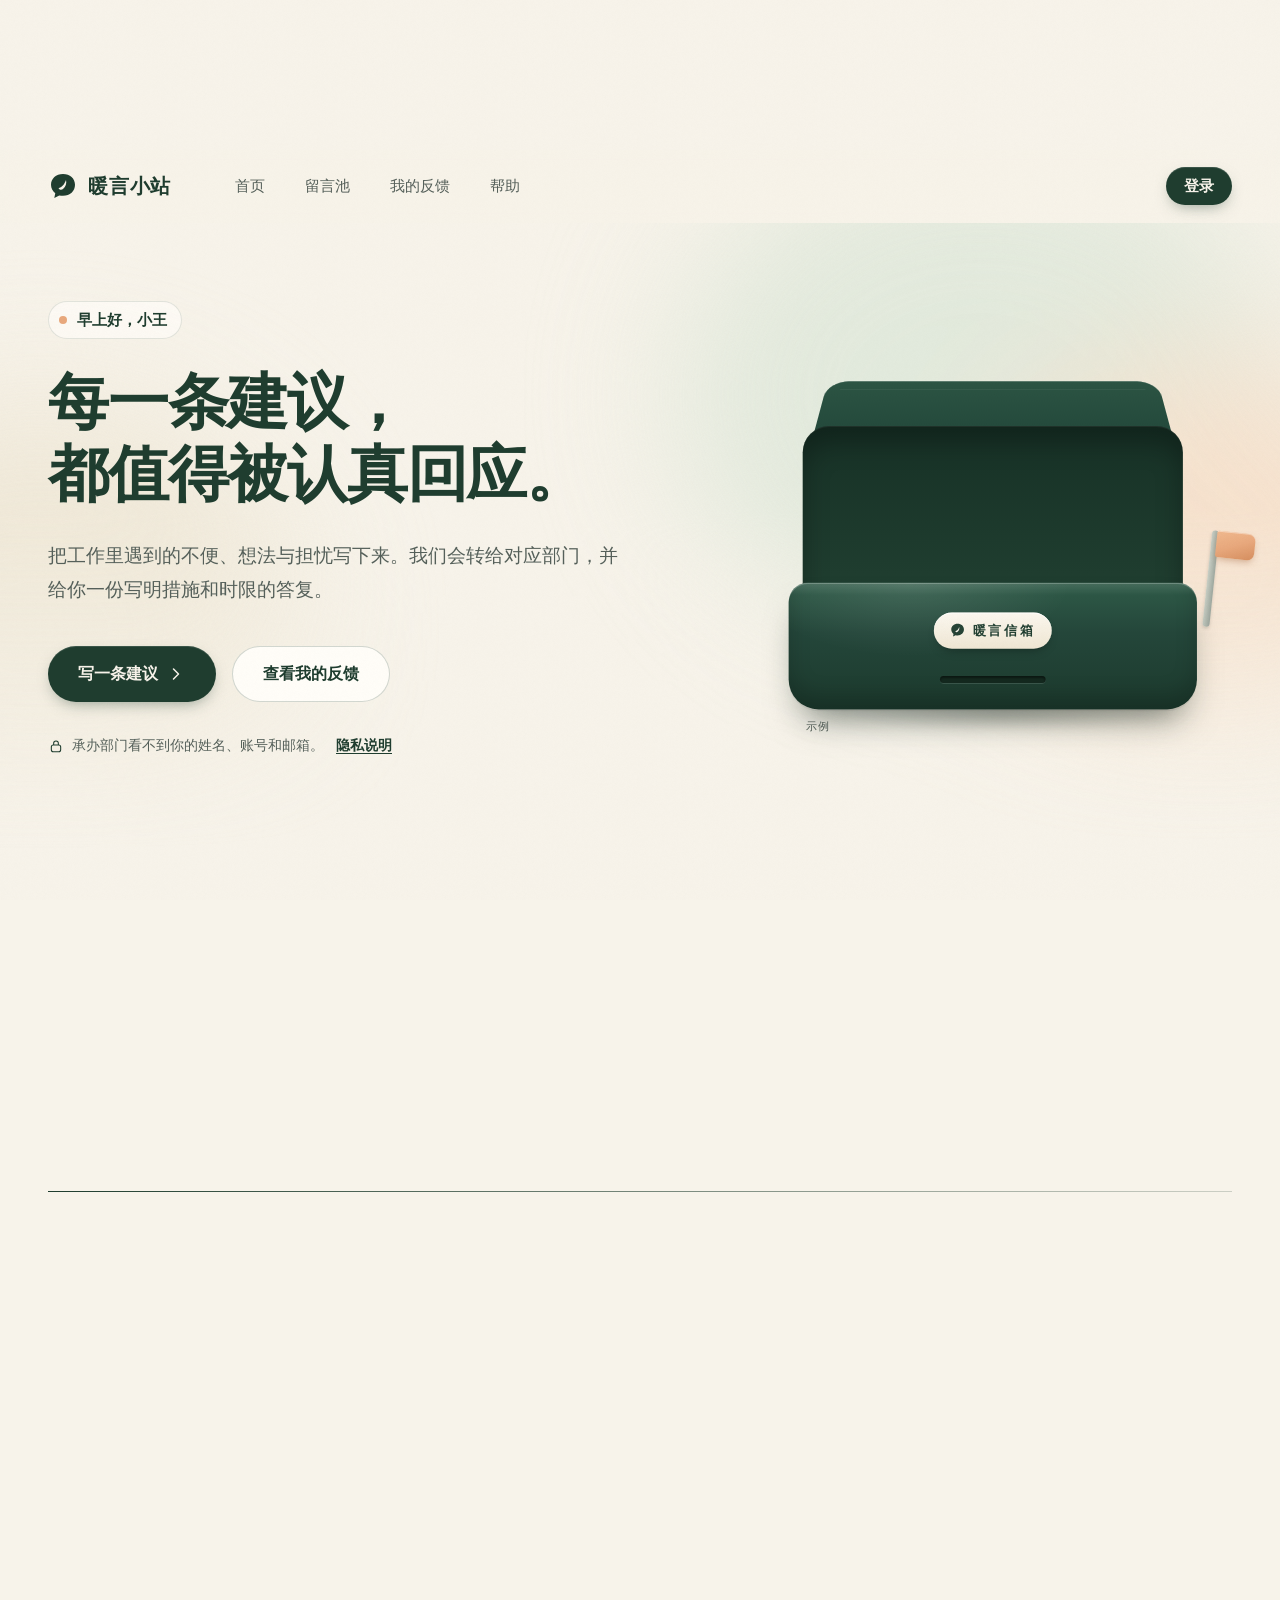
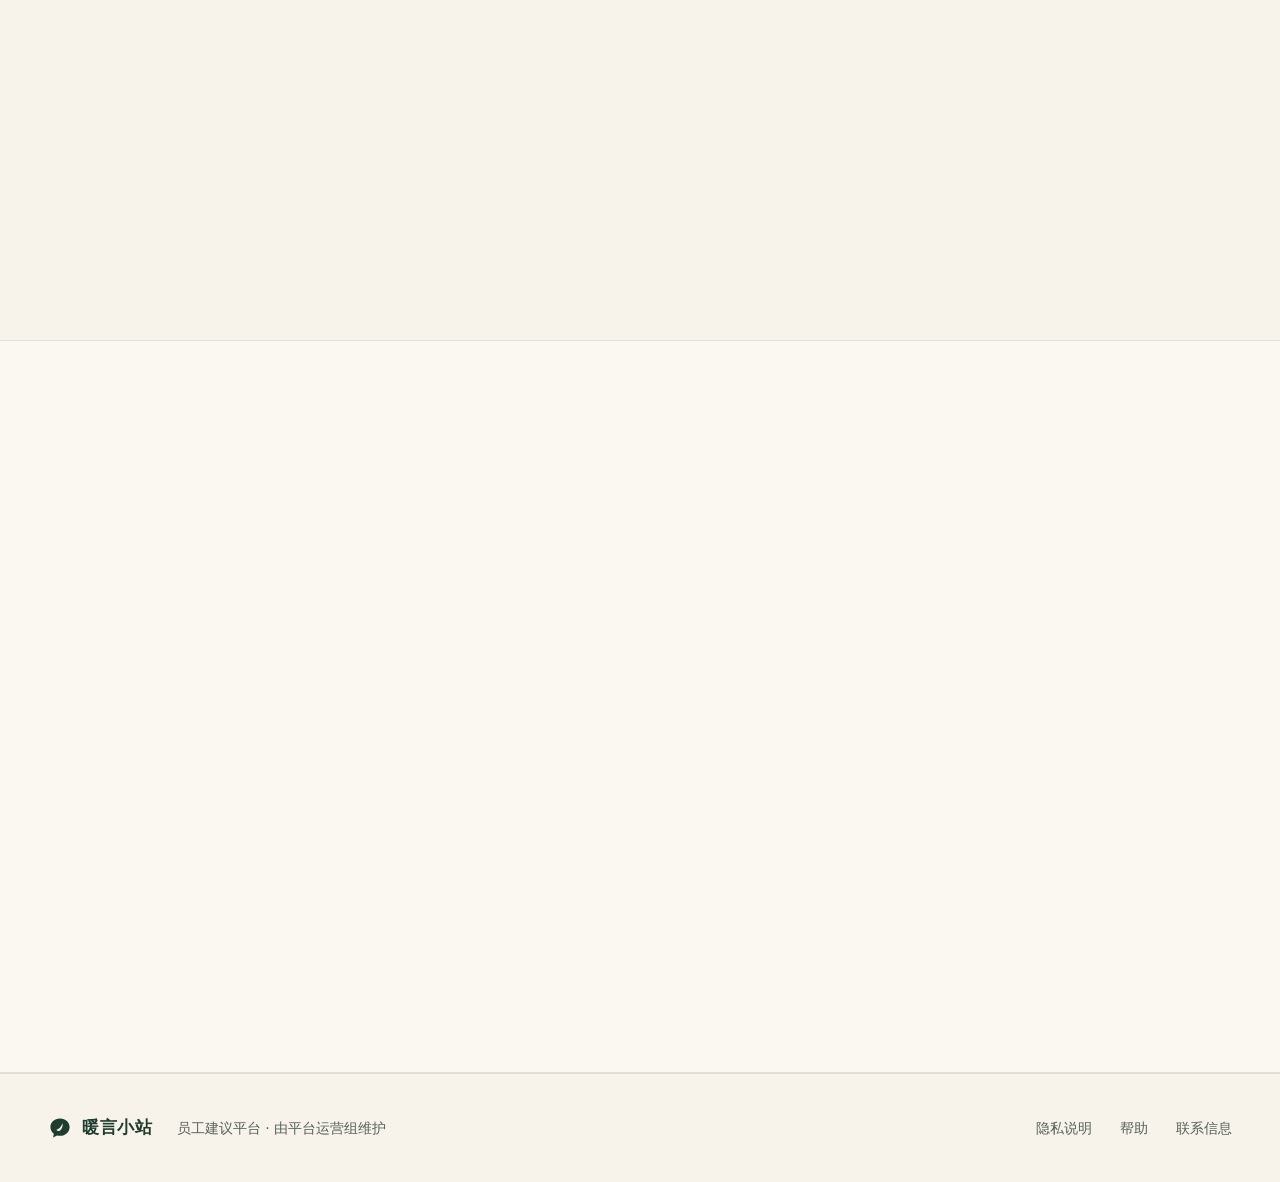
==== commit 02895c55: "Prepare CSP-safe production frontend" ====
--- a/src/index.html
+++ b/src/index.html
@@ -8,7 +8,7 @@
 </head>
 <body>
 <a class="skip" href="#main">跳到主要内容</a>
-<svg width="0" height="0" style="position:absolute" aria-hidden="true">
+<svg class="svg-sprite" aria-hidden="true" focusable="false">
   <symbol id="mark" viewBox="0 0 40 40"><path d="M20 4C10.6 4 4 10.3 4 18.4c0 4.6 2.2 8.6 5.7 11.2L8.4 36l6.6-3.5c1.6.4 3.2.6 5 .6 9.4 0 16-6.3 16-14.7S29.4 4 20 4z" fill="currentColor"/><path d="M14 23c4-1 8-5 10-11 1 4 0 9-4 12-2 1.5-4 1.5-6-1z" fill="#F7F3EA"/></symbol>
   <symbol id="chev" viewBox="0 0 24 24"><path d="M9 6l6 6-6 6" fill="none" stroke="currentColor" stroke-width="1.8" stroke-linecap="round" stroke-linejoin="round"/></symbol>
   <symbol id="check" viewBox="0 0 24 24"><path d="M5 12.5l4.5 4.5L19 7.5" fill="none" stroke="currentColor" stroke-width="2" stroke-linecap="round" stroke-linejoin="round"/></symbol>
@@ -26,11 +26,9 @@
       <li><a href="#/help" data-nav="help">帮助</a></li>
     </ul></nav>
     <div class="acct">
-      <button class="chip" id="acctBtn" aria-haspopup="menu" aria-expanded="false"><span class="avatar" aria-hidden="true">王</span><span>小王</span><svg class="ic sm rot"><use href="#chev"/></svg></button>
+      <button class="chip" id="acctBtn" aria-haspopup="menu" aria-expanded="false" hidden><span class="avatar" id="acctInitial" aria-hidden="true">员</span><span id="acctName">员工</span><svg class="ic sm rot"><use href="#chev"/></svg></button>
       <div class="menu" id="acctMenu" role="menu" hidden>
-        <div class="menu-head"><b>王小明</b><span>行政部 · 工号 10328</span></div>
-        <button role="menuitem" class="menu-item" id="settingsBtn">个人设置</button>
-        <button role="menuitem" class="menu-item" id="guestToggle">切换访客视图</button>
+        <div class="menu-head"><b id="menuName">员工</b><span>已登录员工账号</span></div>
         <div class="menu-sep"></div>
         <button role="menuitem" class="menu-item danger" id="logoutBtn">退出登录</button>
         <div class="confirm" id="logoutConfirm" hidden>
@@ -38,7 +36,7 @@
           <div><button class="btn ghost xs" id="logoutNo">取消</button><button class="btn primary xs" id="logoutYes">退出</button></div>
         </div>
       </div>
-      <a class="btn primary sm" id="loginBtn" href="#/" hidden>登录</a>
+      <a class="btn primary sm" id="loginBtn" href="#/auth?mode=login">登录</a>
     </div>
   </div>
 </header>
@@ -50,7 +48,7 @@
     <div class="mesh" aria-hidden="true"><i class="b1"></i><i class="b2"></i><i class="b3"></i></div>
     <div class="wrap hero-in">
       <div class="hero-copy">
-        <p class="eyebrow" id="greet">早上好，小王</p>
+        <p class="eyebrow" id="greet">欢迎来到暖言小站</p>
         <h1 class="display">每一条建议，<br>都值得被认真回应。</h1>
         <p class="lede">把工作里遇到的不便、想法与担忧写下来。我们会转给对应部门，并给你一份写明措施和时限的答复。</p>
         <div class="cta-row">
@@ -113,18 +111,19 @@
         <li data-s="2"><span class="dot">2</span>写下建议</li><li class="bar"></li>
         <li data-s="3"><span class="dot">3</span>确认提交</li>
       </ol>
-      <span class="save-note">草稿仅保存在本机</span>
+      <span class="save-note">未提交内容仅在当前页面保留</span>
     </div>
     <div class="panel">
       <div class="stage" data-step="1">
         <h1 class="h2">这条建议和哪方面有关？</h1>
-        <p class="muted">不确定也没关系，选「其他」，平台会帮你分派。</p>
+        <p class="muted">请选择最接近的承办部门；不确定时先选综合办公室，并在描述中说明情况。</p>
         <div class="topics" role="radiogroup" aria-label="主题">
-          <button class="topic" role="radio" aria-checked="false" data-t="人事与薪酬" data-d="人力资源部"><span class="ti t1"></span><b>人事与薪酬</b><span>考勤、假期、薪资、培训与晋升</span><em>由 人力资源部 承办</em></button>
-          <button class="topic" role="radio" aria-checked="false" data-t="行政与食堂班车" data-d="行政部"><span class="ti t2"></span><b>行政与食堂班车</b><span>食堂菜品、班车线路、办公环境</span><em>由 行政部 承办</em></button>
-          <button class="topic" role="radio" aria-checked="false" data-t="IT与设备" data-d="IT 部"><span class="ti t3"></span><b>IT 与设备</b><span>电脑、网络、账号、会议室设备</span><em>由 IT 部 承办</em></button>
-          <button class="topic" role="radio" aria-checked="false" data-t="安全与环境" data-d="安全环保部"><span class="ti t4"></span><b>安全与环境</b><span>生产安全、消防、隐患与职业健康</span><em>由 安全环保部 承办</em></button>
-          <button class="topic" role="radio" aria-checked="false" data-t="其他／不确定" data-d="平台运营组"><span class="ti t5"></span><b>其他／不确定</b><span>流程、制度，或拿不准归谁管的事</span><em>由 平台运营组 分派</em></button>
+          <button class="topic" role="radio" aria-checked="false" data-t="行政与公共服务" data-d="综合办公室"><span class="ti t1"></span><b>行政与公共服务</b><span>食堂、班车、办公环境及综合事务</span><em>由 综合办公室 承办</em></button>
+          <button class="topic" role="radio" aria-checked="false" data-t="人事与薪酬" data-d="人事部"><span class="ti t2"></span><b>人事与薪酬</b><span>考勤、假期、薪酬、培训与晋升</span><em>由 人事部 承办</em></button>
+          <button class="topic" role="radio" aria-checked="false" data-t="运行与设备" data-d="运行管理部"><span class="ti t3"></span><b>运行与设备</b><span>生产运行、业务流程与设备协同</span><em>由 运行管理部 承办</em></button>
+          <button class="topic" role="radio" aria-checked="false" data-t="经营与采购" data-d="经营管理部"><span class="ti t4"></span><b>经营与采购</b><span>经营管理、采购、成本与资源配置</span><em>由 经营管理部 承办</em></button>
+          <button class="topic" role="radio" aria-checked="false" data-t="档案服务" data-d="电子档案管理中心"><span class="ti t5"></span><b>档案服务</b><span>档案数字化、归档、查档与利用</span><em>由 电子档案管理中心 承办</em></button>
+          <button class="topic" role="radio" aria-checked="false" data-t="后勤与生活服务" data-d="综合服务中心"><span class="ti t6"></span><b>后勤与生活服务</b><span>园区服务、后勤保障与生活配套</span><em>由 综合服务中心 承办</em></button>
         </div>
       </div>
       <div class="stage" data-step="2" hidden>
@@ -132,10 +131,10 @@
         <p class="muted">写清楚「在哪里、发生了什么、希望怎样改善」，更容易被快速办理。</p>
         <div class="field"><label for="ttl">标题</label><input id="ttl" maxlength="40" placeholder="一句话概括，例如：早班班车经常满员"></div>
         <div class="field"><label for="body">详细描述</label>
-          <textarea id="body" maxlength="500" rows="5" aria-describedby="bodyHint" placeholder="发生的时间、地点、影响，以及你的想法……"></textarea>
-          <div class="field-foot"><span id="bodyHint" class="hint">至少 10 个字</span><span class="count" id="count">0/500</span></div>
-        </div>
-        <div class="attach" tabindex="0" role="button" aria-label="添加附件（可选）"><span class="plus">＋</span><div><b>添加图片或文件（可选）</b><span>支持 JPG、PNG、PDF，单个不超过 10MB。上传前会自动清除照片位置信息。</span></div></div>
+          <textarea id="body" maxlength="450" rows="5" aria-describedby="bodyHint" placeholder="发生的时间、地点、影响，以及你的想法……"></textarea>
+          <div class="field-foot"><span id="bodyHint" class="hint">至少 10 个字</span><span class="count" id="count">0/450</span></div>
+        </div>
+        <p class="attach-note">当前暂不支持附件，请勿在建议正文中填写密码、证件号等敏感信息。</p>
       </div>
       <div class="stage" data-step="3" hidden>
         <h1 class="h2">确认一下，就可以提交了</h1>
@@ -150,9 +149,9 @@
       <div class="stage success" data-step="4" hidden>
         <div class="burst" aria-hidden="true"><svg viewBox="0 0 120 120"><circle class="ring" cx="60" cy="60" r="44"/><path class="tick" d="M40 61l14 14 28-30"/></svg><i></i><i></i><i></i><i></i><i></i><i></i></div>
         <h1 class="h2">已收到，谢谢你愿意说出来</h1>
-        <p class="muted">我们会在 2 个工作日内受理，有进展会通过站内消息告诉你。</p>
-        <div class="idbox"><span>建议编号</span><b id="sid">NY-20261019-008</b></div>
-        <div class="cta-row center"><a class="btn primary lg" href="#/mine?open=NY-20261019-008">查看进度</a><a class="btn ghost lg" href="#/">回到首页</a></div>
+        <p class="muted">建议已写入系统。你可以在「我的反馈」查看进度与平台回复。</p>
+        <div class="idbox"><span>建议编号</span><b id="sid"></b></div>
+        <div class="cta-row center"><a class="btn primary lg" id="successMine" href="#/mine">查看进度</a><a class="btn ghost lg" href="#/">回到首页</a></div>
       </div>
       <div class="panel-foot" id="pfoot">
         <button class="btn ghost" id="prevBtn">上一步</button>
@@ -167,24 +166,14 @@
 <section class="view" data-view="pool" hidden>
   <div class="wrap pool">
     <div class="pool-head">
-      <div><p class="kicker">留言池 <span class="proto-tag">原型示例，内容不会保存</span></p>
+      <div><p class="kicker">留言池 <span class="proto-tag">示例内容 · 只读</span></p>
       <h1 class="h2">同事之间的小广场</h1>
       <p class="muted lead2">分享想法、互相支招。这里的留言<b>同事都能看到</b>；需要部门处理的问题，请走正式建议。</p></div>
       <a class="pool-cta" href="#/write"><span>要正式提交给部门？</span><b>写一条建议</b><svg class="ic sm"><use href="#chev"/></svg></a>
     </div>
     <div class="pool-grid">
       <div class="pool-main">
-        <form class="composer" id="composer" autocomplete="off">
-          <label class="sr" for="pcText">写点什么</label>
-          <textarea id="pcText" maxlength="200" rows="3" placeholder="想和同事聊点什么？比如一个好用的小技巧、一家不错的午餐店……"></textarea>
-          <div class="cp-row">
-            <label class="sr" for="pcTopic">话题</label>
-            <select id="pcTopic"><option>工作技巧</option><option>生活服务</option><option>活动组织</option><option>闲聊</option></select>
-            <label class="switch"><input type="checkbox" id="pcAnon" checked><span class="sw" aria-hidden="true"></span><span>匿名发布</span><em id="pcAlias">将显示为「匿名·小松鼠」</em></label>
-            <span class="cp-count" id="pcCount">0/200</span>
-            <button class="btn primary sm" id="pcSend" type="submit" disabled>发布</button>
-          </div>
-        </form>
+        <p class="pool-notice">留言池尚未接入正式发布与审核接口。此处仅供浏览示例，不会保存留言、点赞或回复。</p>
         <div class="pool-bar">
           <div class="chips" role="tablist" aria-label="话题筛选">
             <button class="chipf on" role="tab" aria-selected="true" data-t="全部">全部</button><button class="chipf" role="tab" aria-selected="false" data-t="工作技巧">工作技巧</button><button class="chipf" role="tab" aria-selected="false" data-t="生活服务">生活服务</button><button class="chipf" role="tab" aria-selected="false" data-t="活动组织">活动组织</button><button class="chipf" role="tab" aria-selected="false" data-t="闲聊">闲聊</button>
@@ -198,7 +187,7 @@
         <ol>
           <li><b>友善表达</b>就事论事，尊重不同意见。</li>
           <li><b>不涉及个人</b>不写真实姓名、工号、联系方式，不做人身攻击。</li>
-          <li><b>举报会被审核</b>被举报的内容由管理员审核，违规将被移除。</li>
+          <li><b>示例内容</b>本页内容不代表真实同事发言，也不会进入管理端。</li>
           <li><b>匿名也守规则</b>匿名只对同事隐藏身份，同样适用本公约。</li>
         </ol>
         <p class="rules-note">需要部门给出答复的问题，请<a href="#/write">写一条建议</a>，会有专人跟进。</p>
@@ -213,7 +202,44 @@
     <div class="mine-head"><div><p class="kicker">我的反馈</p><h1 class="h2">你提交过的建议</h1></div>
       <div class="filters" role="tablist" aria-label="筛选"><button class="f on" data-f="all" role="tab" aria-selected="true">全部</button><button class="f" data-f="待受理" role="tab">待受理</button><button class="f" data-f="办理中" role="tab">办理中</button><button class="f" data-f="已回复" role="tab">已回复</button></div>
     </div>
+    <p class="mine-state" id="mineState" role="status" aria-live="polite">正在读取你的反馈…</p>
     <ul class="flist" id="flist"></ul>
+  </div>
+</section>
+
+<!-- AUTH -->
+<section class="view" data-view="auth" hidden>
+  <div class="wrap auth-wrap">
+    <a class="back" href="#/"><svg class="ic sm flip"><use href="#chev"/></svg>返回首页</a>
+    <section class="auth-card" aria-labelledby="authTitle">
+      <p class="kicker">员工账号</p><h1 class="h2" id="authTitle">登录暖言小站</h1>
+      <p class="muted auth-intro">登录后可提交建议并查看办理进度。</p>
+      <p class="auth-message" id="authMessage" role="status" aria-live="polite"></p>
+      <form class="auth-form" id="loginForm" autocomplete="on">
+        <div class="field"><label for="loginUsername">账号</label><input id="loginUsername" name="username" autocomplete="username" required maxlength="64"></div>
+        <div class="field"><label for="loginPassword">密码</label><input id="loginPassword" name="password" type="password" autocomplete="current-password" required maxlength="256"></div>
+        <button class="btn primary auth-submit" type="submit">登录</button>
+        <div class="auth-links"><a href="#/auth?mode=register">创建员工账号</a><a href="#/auth?mode=reset">忘记密码</a></div>
+      </form>
+      <form class="auth-form" id="registerForm" autocomplete="on" hidden>
+        <div class="field"><label for="registerName">称呼</label><input id="registerName" name="display_name" autocomplete="name" maxlength="80"></div>
+        <div class="field"><label for="registerUsername">账号（4–32 位字母、数字或下划线）</label><input id="registerUsername" name="username" autocomplete="username" minlength="4" maxlength="32" pattern="[A-Za-z][A-Za-z0-9_]{3,31}" required></div>
+        <div class="field"><label for="registerEmail">单位邮箱</label><input id="registerEmail" name="email" type="email" autocomplete="email" maxlength="254" required></div>
+        <div class="field"><label for="registerPassword">密码（至少 12 位，含大小写字母、数字和符号）</label><input id="registerPassword" name="password" type="password" autocomplete="new-password" minlength="12" maxlength="256" required></div>
+        <div class="field"><label for="registerCode">邮箱验证码</label><div class="code-row"><input id="registerCode" name="verification_code" inputmode="numeric" autocomplete="one-time-code" pattern="[0-9]{6}" maxlength="6" required><button class="btn ghost" id="sendRegisterCode" type="button">发送验证码</button></div></div>
+        <button class="btn primary auth-submit" type="submit">创建账号</button>
+        <p class="auth-links"><a href="#/auth?mode=login">已有账号？登录</a></p>
+      </form>
+      <form class="auth-form" id="resetForm" autocomplete="on" hidden>
+        <p class="muted">填写账号与单位邮箱，获取验证码后设置新密码。</p>
+        <div class="field"><label for="resetUsername">账号</label><input id="resetUsername" name="username" autocomplete="username" required maxlength="64"></div>
+        <div class="field"><label for="resetEmail">单位邮箱</label><input id="resetEmail" name="email" type="email" autocomplete="email" required maxlength="254"></div>
+        <div class="field"><label for="resetCode">邮箱验证码</label><div class="code-row"><input id="resetCode" name="code" inputmode="numeric" autocomplete="one-time-code" pattern="[0-9]{6}" maxlength="6" required><button class="btn ghost" id="sendResetCode" type="button">发送验证码</button></div></div>
+        <div class="field"><label for="resetPassword">新密码（至少 12 位）</label><input id="resetPassword" name="password" type="password" autocomplete="new-password" minlength="12" maxlength="256" required></div>
+        <button class="btn primary auth-submit" type="submit">重置密码</button>
+        <p class="auth-links"><a href="#/auth?mode=login">返回登录</a></p>
+      </form>
+    </section>
   </div>
 </section>
 
@@ -224,16 +250,16 @@
     <div class="help-grid">
       <article id="privacy" class="doc">
         <h2>隐私说明</h2>
-        <h3>我们保存什么</h3><p>你提交的标题、描述和附件，以及你的账号与该建议的关联关系。关联关系只用于让你在「我的反馈」中查看进度、接收通知。</p>
-        <h3>谁能看到什么</h3><p>承办部门只能看到建议内容与编号，看不到你的姓名、账号、邮箱或部门。平台运营组两名管理员可在审计需要时查看关联关系，每次查看都会留下不可删除的日志。</p>
+        <h3>我们保存什么</h3><p>系统保存员工账号、邮箱、密码的安全摘要、登录会话，以及建议内容、状态和平台回复，用于账号验证与本人查询。目前不支持上传附件。</p>
+        <h3>谁能看到什么</h3><p>员工只能查询自己的建议。管理端工单列表不返回员工账号或邮箱；有权限的管理员可以查看建议内容并办理。请不要在正文中填写密码、证件号或不必要的身份信息。</p>
         <h3>请注意</h3><p>如果描述中写了能识别你的细节（如具体工位、只有你知道的事），承办部门仍可能推测出身份。提交前请自行检查。</p>
-        <h3>保存期限</h3><p>建议办结满 2 年后，账号关联将被删除，建议内容以匿名形式保留用于统计。</p>
+        <h3>保存期限</h3><p>数据保存期限需由单位管理制度明确并对员工公示；部署负责人应在正式开放前补充具体期限和管理员范围。</p>
       </article>
       <div class="faq">
         <details open><summary>多久能收到答复？</summary><p>2 个工作日内受理，一般 10 个工作日内给出答复。复杂问题会先回复办理计划。</p></details>
-        <details><summary>对答复不满意怎么办？</summary><p>在详情页点击「继续反馈」，建议会重新进入办理，并抄送平台运营组。</p></details>
-        <details><summary>可以撤回建议吗？</summary><p>受理前可以随时撤回；受理后可申请关闭。</p></details>
-        <details><summary>紧急安全隐患怎么报？</summary><p>请立即拨打安全值班电话 8110。本平台不适合处理需要即刻响应的事项。</p></details>
+        <details><summary>对答复不满意怎么办？</summary><p>当前版本暂不支持在页面内追加反馈，请联系单位平台运营组并提供建议编号。</p></details>
+        <details><summary>可以撤回建议吗？</summary><p>当前版本暂不支持自行撤回。提交前请核对内容；确需撤回时，请联系单位平台运营组并提供建议编号。</p></details>
+        <details id="support"><summary>紧急事项或需要联系谁？</summary><p>本页面未配置单位联系电话。紧急安全事项请使用单位公布的值班电话，本平台不适合处理需要即刻响应的问题。</p></details>
       </div>
     </div>
   </div>
@@ -244,7 +270,7 @@
   <div class="wrap foot-in">
     <div class="brand sm"><svg class="brand-mark"><use href="#mark"/></svg><span>暖言小站</span></div>
     <p class="muted small">员工建议平台 · 由平台运营组维护</p>
-    <nav aria-label="页脚"><a href="#/help" data-scroll="privacy">隐私说明</a><a href="#/help">帮助</a><a href="mailto:nuanyan@example.com">联系我们</a></nav>
+    <nav aria-label="页脚"><a href="#/help" data-scroll="privacy">隐私说明</a><a href="#/help">帮助</a><a href="#/help" data-scroll="support">联系信息</a></nav>
   </div>
 </footer>
 
@@ -264,3 +290,4 @@
 <script src="js/app.js"></script>
 </body>
 </html>
+
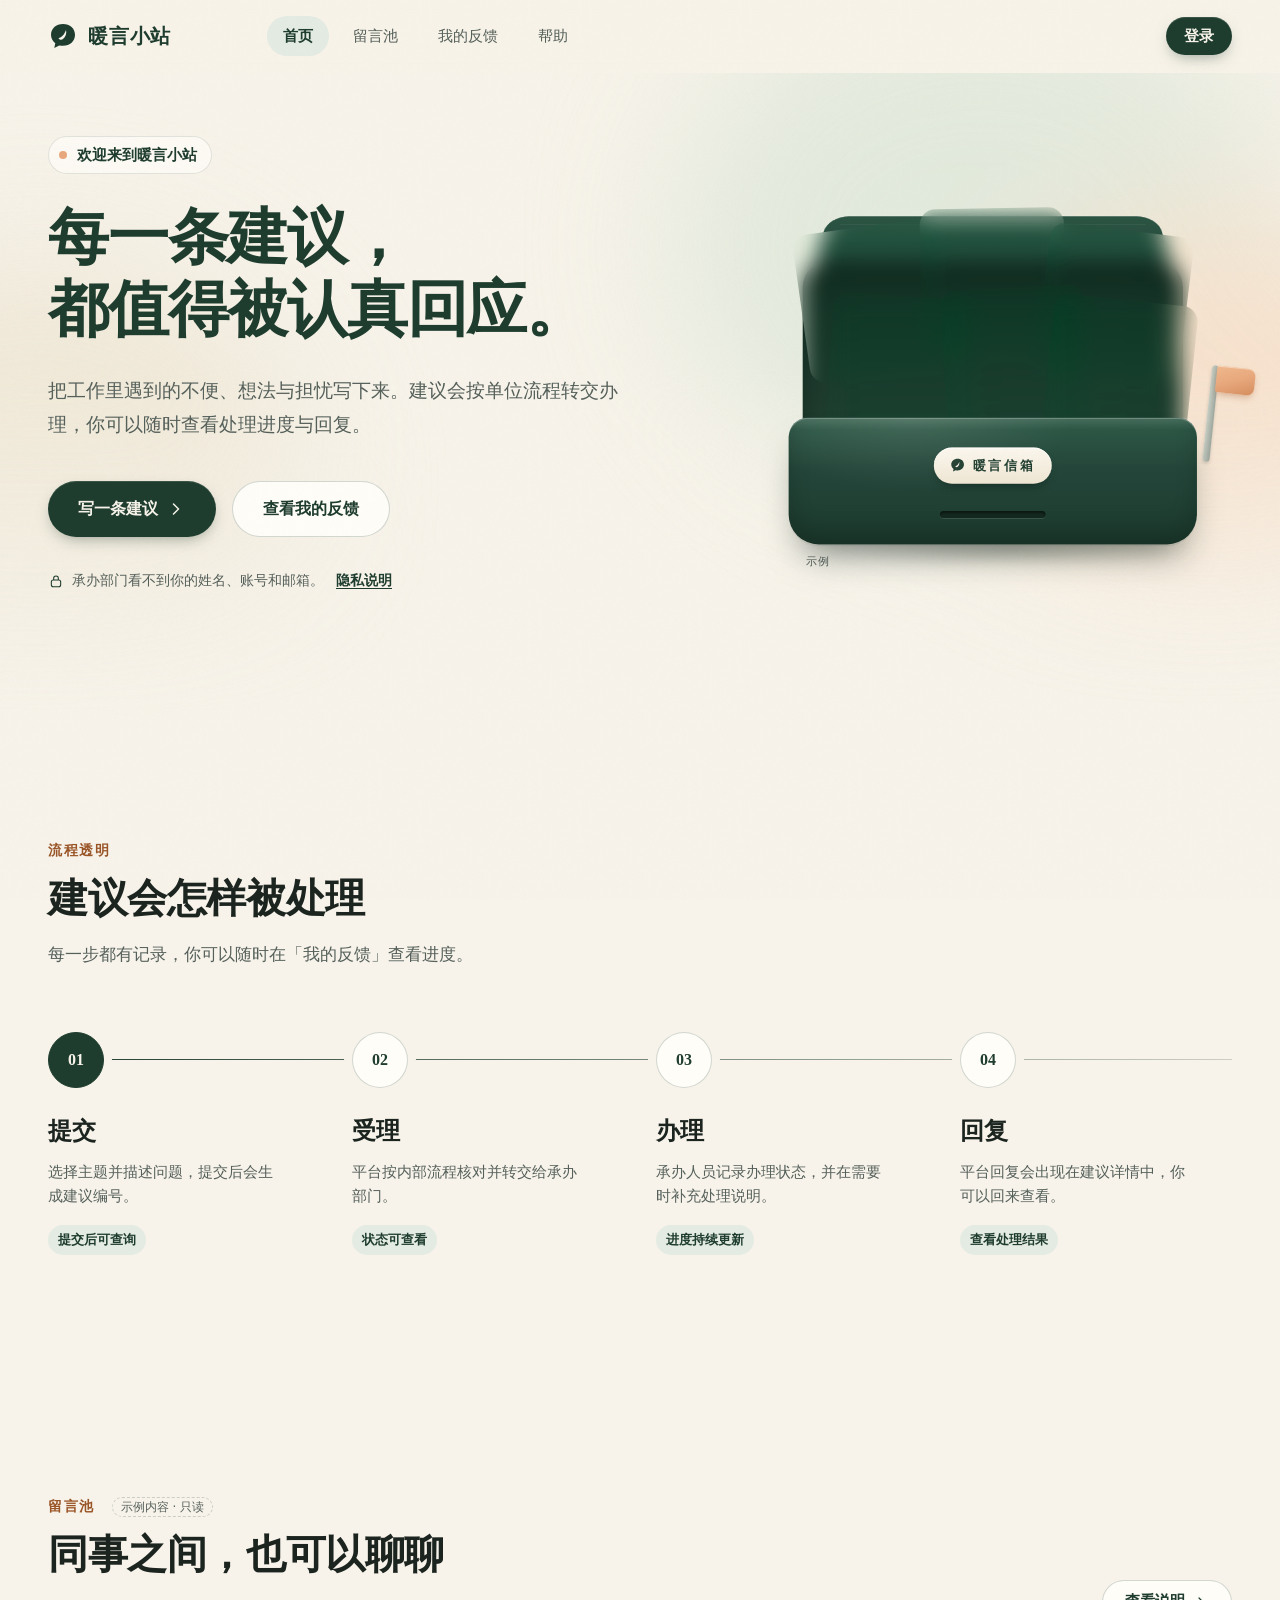
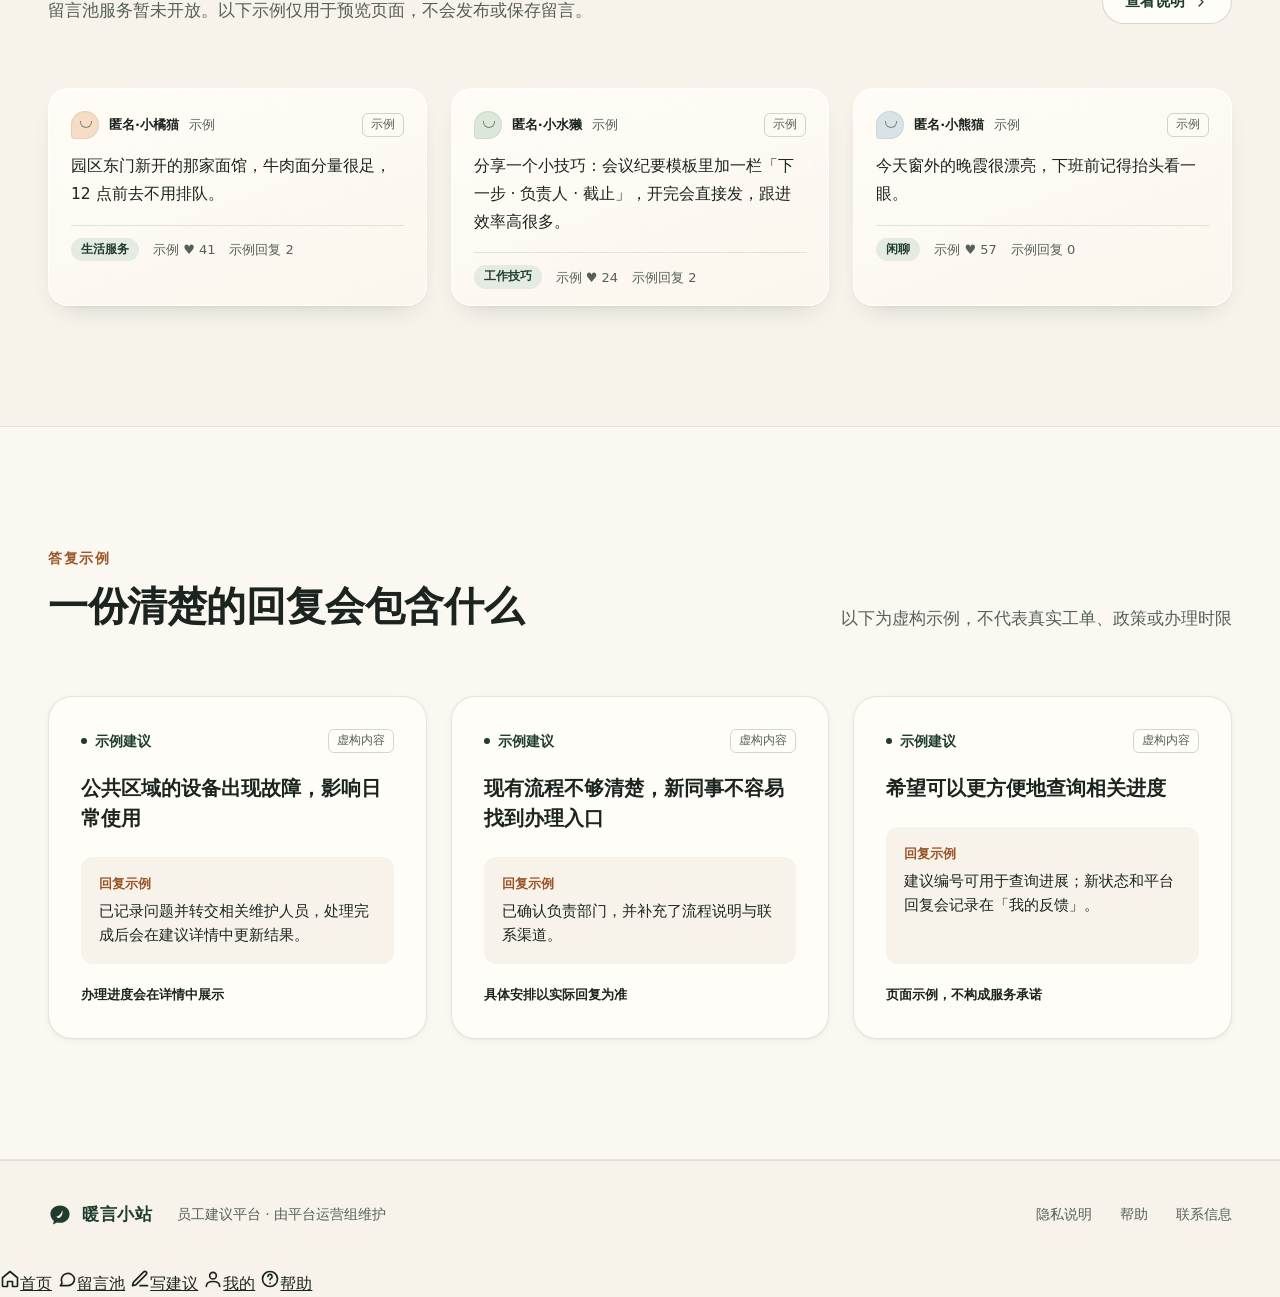
==== commit c3785df9: "Add truthful mobile navigation and flow details" ====
--- a/src/index.html
+++ b/src/index.html
@@ -13,13 +13,19 @@
   <symbol id="chev" viewBox="0 0 24 24"><path d="M9 6l6 6-6 6" fill="none" stroke="currentColor" stroke-width="1.8" stroke-linecap="round" stroke-linejoin="round"/></symbol>
   <symbol id="check" viewBox="0 0 24 24"><path d="M5 12.5l4.5 4.5L19 7.5" fill="none" stroke="currentColor" stroke-width="2" stroke-linecap="round" stroke-linejoin="round"/></symbol>
   <symbol id="lock" viewBox="0 0 24 24"><rect x="5" y="10.5" width="14" height="10" rx="3" fill="none" stroke="currentColor" stroke-width="1.6"/><path d="M8.5 10.5V8a3.5 3.5 0 017 0v2.5" fill="none" stroke="currentColor" stroke-width="1.6"/></symbol>
+  <symbol id="home" viewBox="0 0 24 24"><path d="M3 10.5 12 3l9 7.5V20a1 1 0 0 1-1 1h-5v-6h-6v6H4a1 1 0 0 1-1-1Z" fill="none" stroke="currentColor" stroke-width="2" stroke-linejoin="round"/></symbol>
+  <symbol id="chat" viewBox="0 0 24 24"><path d="M21 12a8 8 0 0 1-8 8H4l2-3a8 8 0 1 1 15-5Z" fill="none" stroke="currentColor" stroke-width="2" stroke-linejoin="round"/></symbol>
+  <symbol id="pen" viewBox="0 0 24 24"><path d="M12 20h9M16.5 3.5a2.1 2.1 0 0 1 3 3L7 19l-4 1 1-4Z" fill="none" stroke="currentColor" stroke-width="2" stroke-linecap="round" stroke-linejoin="round"/></symbol>
+  <symbol id="user" viewBox="0 0 24 24"><circle cx="12" cy="8" r="4" fill="none" stroke="currentColor" stroke-width="2"/><path d="M4 21c0-4 3.6-6 8-6s8 2 8 6" fill="none" stroke="currentColor" stroke-width="2" stroke-linecap="round"/></symbol>
+  <symbol id="help" viewBox="0 0 24 24"><circle cx="12" cy="12" r="9" fill="none" stroke="currentColor" stroke-width="2"/><path d="M9.5 9a2.5 2.5 0 1 1 3.5 2.3c-.8.3-1 .8-1 1.7" fill="none" stroke="currentColor" stroke-width="2" stroke-linecap="round"/><circle cx="12" cy="17" r="1" fill="currentColor"/></symbol>
   <symbol id="close" viewBox="0 0 24 24"><path d="M6 6l12 12M18 6L6 18" stroke="currentColor" stroke-width="1.8" stroke-linecap="round"/></symbol>
 </svg>
 
 <header class="nav" id="nav">
   <div class="wrap nav-in">
     <a class="brand" href="#/" aria-label="暖言小站 首页"><svg class="brand-mark"><use href="#mark"/></svg><span>暖言小站</span></a>
-    <nav aria-label="主导航"><ul class="nav-links">
+    <button class="nav-toggle" id="navToggle" type="button" aria-label="打开菜单" aria-expanded="false" aria-controls="navLinks"><span></span><span></span><span></span></button>
+    <nav aria-label="主导航"><ul class="nav-links" id="navLinks">
       <li><a href="#/" data-nav="home">首页</a></li>
       <li><a href="#/pool" data-nav="pool">留言池</a></li>
       <li><a href="#/mine" data-nav="mine">我的反馈</a></li>
@@ -50,7 +56,7 @@
       <div class="hero-copy">
         <p class="eyebrow" id="greet">欢迎来到暖言小站</p>
         <h1 class="display">每一条建议，<br>都值得被认真回应。</h1>
-        <p class="lede">把工作里遇到的不便、想法与担忧写下来。我们会转给对应部门，并给你一份写明措施和时限的答复。</p>
+        <p class="lede">把工作里遇到的不便、想法与担忧写下来。建议会按单位流程转交办理，你可以随时查看处理进度与回复。</p>
         <div class="cta-row">
           <a class="btn primary lg" href="#/write">写一条建议<svg class="ic"><use href="#chev"/></svg></a>
           <a class="btn ghost lg" href="#/mine">查看我的反馈</a>
@@ -71,31 +77,40 @@
           <span class="mb-note">示例</span>
         </div>
       </div>
+      <div class="m-strip" id="mStrip" aria-label="处理流程示例"></div>
     </div>
   </div>
 
   <section class="wrap sec" aria-labelledby="flowT">
     <div class="sec-head reveal"><p class="kicker">流程透明</p><h2 id="flowT" class="h2">建议会怎样被处理</h2><p class="muted">每一步都有记录，你可以随时在「我的反馈」查看进度。</p></div>
-    <ol class="journey">
-      <li class="reveal"><span class="jn">01</span><h3>提交</h3><p>选择主题写下建议，平台自动隐去你的身份信息后归档。</p><span class="jt">即时</span></li>
-      <li class="reveal"><span class="jn">02</span><h3>受理</h3><p>平台运营核对内容，分派给对应承办部门。</p><span class="jt">2 个工作日内</span></li>
-      <li class="reveal"><span class="jn">03</span><h3>办理</h3><p>承办部门调研、讨论，制定具体措施。</p><span class="jt">一般 10 个工作日</span></li>
-      <li class="reveal"><span class="jn">04</span><h3>回复</h3><p>给出书面答复：做什么、谁来做、何时完成。</p><span class="jt">办结即通知</span></li>
+    <ol class="journey" id="journey">
+      <li class="reveal" data-j="0" tabindex="0" role="button" aria-expanded="false" aria-controls="jdetail" aria-label="查看提交步骤详情"><span class="jn">01</span><h3>提交</h3><p>选择主题并描述问题，提交后会生成建议编号。</p><span class="jt">提交后可查询</span></li>
+      <li class="reveal" data-j="1" tabindex="0" role="button" aria-expanded="false" aria-controls="jdetail" aria-label="查看受理步骤详情"><span class="jn">02</span><h3>受理</h3><p>平台按内部流程核对并转交给承办部门。</p><span class="jt">状态可查看</span></li>
+      <li class="reveal" data-j="2" tabindex="0" role="button" aria-expanded="false" aria-controls="jdetail" aria-label="查看办理步骤详情"><span class="jn">03</span><h3>办理</h3><p>承办人员记录办理状态，并在需要时补充处理说明。</p><span class="jt">进度持续更新</span></li>
+      <li class="reveal" data-j="3" tabindex="0" role="button" aria-expanded="false" aria-controls="jdetail" aria-label="查看回复步骤详情"><span class="jn">04</span><h3>回复</h3><p>平台回复会出现在建议详情中，你可以回来查看。</p><span class="jt">查看处理结果</span></li>
     </ol>
+    <div class="jdetail" id="jdetail" hidden>
+      <div class="jd-top" aria-hidden="true"></div>
+      <div class="jd-body">
+        <div class="jd-head"><span class="jd-num" id="jdNum">01</span><h3 id="jdTitle">提交</h3><span class="jd-time" id="jdTime">提交后可查询</span></div>
+        <p class="jd-desc" id="jdDesc"></p>
+        <ul class="jd-points" id="jdPoints"></ul>
+      </div>
+    </div>
   </section>
 
   <section class="wrap sec pool-teaser" aria-labelledby="poolT">
-    <div class="sec-head row reveal"><div><p class="kicker">留言池</p><h2 id="poolT" class="h2">同事之间，也可以聊聊</h2><p class="muted">分享想法、互相支招。这里的内容同事可见，不会转给部门。</p></div><a class="btn ghost" href="#/pool">去留言池<svg class="ic sm"><use href="#chev"/></svg></a></div>
+    <div class="sec-head row reveal"><div><p class="kicker">留言池 <span class="proto-tag">示例内容 · 只读</span></p><h2 id="poolT" class="h2">同事之间，也可以聊聊</h2><p class="muted">留言池服务暂未开放。以下示例仅用于预览页面，不会发布或保存留言。</p></div><a class="btn ghost" href="#/pool">查看说明<svg class="ic sm"><use href="#chev"/></svg></a></div>
     <div class="pt-grid" id="poolTeaser"></div>
   </section>
 
   <section class="sec tint" aria-labelledby="doneT">
     <div class="wrap">
-      <div class="sec-head row reveal"><div><p class="kicker">最近办结</p><h2 id="doneT" class="h2">说出来的事，正在被改变</h2></div><p class="muted small">以下为示例，用于展示答复格式</p></div>
+      <div class="sec-head row reveal"><div><p class="kicker">答复示例</p><h2 id="doneT" class="h2">一份清楚的回复会包含什么</h2></div><p class="muted small">以下为虚构示例，不代表真实工单、政策或办理时限</p></div>
       <div class="cards3">
-        <article class="rcard reveal"><div class="rtop"><span class="dept">行政部</span><span class="tag">示例</span></div><h3>早班班车 7:10 经常满员，后上车的同事只能站着</h3><div class="rbody"><p class="lbl">具体措施</p><p>自 11 月 3 日起，7:10 班次由 33 座更换为 49 座大巴，并增开 7:25 加班车。</p></div><p class="rmeta"><span>时限 · 11 月 3 日前</span><span>12 天办结</span></p></article>
-        <article class="rcard reveal"><div class="rtop"><span class="dept">IT 部</span><span class="tag">示例</span></div><h3>会议室投屏经常连不上，每次开会都要耽误几分钟</h3><div class="rbody"><p class="lbl">具体措施</p><p>3 楼至 6 楼 14 间会议室统一更换无线投屏器，并在门口张贴一页式使用说明。</p></div><p class="rmeta"><span>时限 · 10 月 31 日前</span><span>8 天办结</span></p></article>
-        <article class="rcard reveal"><div class="rtop"><span class="dept">人力资源部</span><span class="tag">示例</span></div><h3>年假余额只能问 HR，希望能自己随时查到</h3><div class="rbody"><p class="lbl">具体措施</p><p>员工自助系统上线「假期余额」页面，实时显示年假、调休剩余天数。</p></div><p class="rmeta"><span>时限 · 11 月 15 日前</span><span>9 天办结</span></p></article>
+        <article class="rcard reveal"><div class="rtop"><span class="dept">示例建议</span><span class="tag">虚构内容</span></div><h3>公共区域的设备出现故障，影响日常使用</h3><div class="rbody"><p class="lbl">回复示例</p><p>已记录问题并转交相关维护人员，处理完成后会在建议详情中更新结果。</p></div><p class="rmeta"><span>办理进度会在详情中展示</span></p></article>
+        <article class="rcard reveal"><div class="rtop"><span class="dept">示例建议</span><span class="tag">虚构内容</span></div><h3>现有流程不够清楚，新同事不容易找到办理入口</h3><div class="rbody"><p class="lbl">回复示例</p><p>已确认负责部门，并补充了流程说明与联系渠道。</p></div><p class="rmeta"><span>具体安排以实际回复为准</span></p></article>
+        <article class="rcard reveal"><div class="rtop"><span class="dept">示例建议</span><span class="tag">虚构内容</span></div><h3>希望可以更方便地查询相关进度</h3><div class="rbody"><p class="lbl">回复示例</p><p>建议编号可用于查询进展；新状态和平台回复会记录在「我的反馈」。</p></div><p class="rmeta"><span>页面示例，不构成服务承诺</span></p></article>
       </div>
     </div>
   </section>
@@ -168,7 +183,7 @@
     <div class="pool-head">
       <div><p class="kicker">留言池 <span class="proto-tag">示例内容 · 只读</span></p>
       <h1 class="h2">同事之间的小广场</h1>
-      <p class="muted lead2">分享想法、互相支招。这里的留言<b>同事都能看到</b>；需要部门处理的问题，请走正式建议。</p></div>
+      <p class="muted lead2">留言池尚未接入发布和审核服务。此处只展示明确标记的示例；需要处理的问题，请提交正式建议。</p></div>
       <a class="pool-cta" href="#/write"><span>要正式提交给部门？</span><b>写一条建议</b><svg class="ic sm"><use href="#chev"/></svg></a>
     </div>
     <div class="pool-grid">
@@ -188,9 +203,9 @@
           <li><b>友善表达</b>就事论事，尊重不同意见。</li>
           <li><b>不涉及个人</b>不写真实姓名、工号、联系方式，不做人身攻击。</li>
           <li><b>示例内容</b>本页内容不代表真实同事发言，也不会进入管理端。</li>
-          <li><b>匿名也守规则</b>匿名只对同事隐藏身份，同样适用本公约。</li>
+          <li><b>只读示例</b>留言池暂不支持发布、互动或举报。</li>
         </ol>
-        <p class="rules-note">需要部门给出答复的问题，请<a href="#/write">写一条建议</a>，会有专人跟进。</p>
+        <p class="rules-note">需要部门处理的问题，请<a href="#/write">写一条建议</a>；办理进度和回复会显示在「我的反馈」。</p>
       </aside>
     </div>
   </div>
@@ -256,7 +271,7 @@
         <h3>保存期限</h3><p>数据保存期限需由单位管理制度明确并对员工公示；部署负责人应在正式开放前补充具体期限和管理员范围。</p>
       </article>
       <div class="faq">
-        <details open><summary>多久能收到答复？</summary><p>2 个工作日内受理，一般 10 个工作日内给出答复。复杂问题会先回复办理计划。</p></details>
+        <details open><summary>多久能收到答复？</summary><p>具体受理与办理时限按单位当前流程执行。建议状态和平台回复会显示在「我的反馈」。</p></details>
         <details><summary>对答复不满意怎么办？</summary><p>当前版本暂不支持在页面内追加反馈，请联系单位平台运营组并提供建议编号。</p></details>
         <details><summary>可以撤回建议吗？</summary><p>当前版本暂不支持自行撤回。提交前请核对内容；确需撤回时，请联系单位平台运营组并提供建议编号。</p></details>
         <details id="support"><summary>紧急事项或需要联系谁？</summary><p>本页面未配置单位联系电话。紧急安全事项请使用单位公布的值班电话，本平台不适合处理需要即刻响应的问题。</p></details>
@@ -287,6 +302,13 @@
   </article>
 </div>
 <div class="toast" id="toast" role="status" aria-live="polite"></div>
+<nav class="tabbar" aria-label="底部导航">
+  <a href="#/" data-tab="home"><svg class="ic"><use href="#home"/></svg><span>首页</span></a>
+  <a href="#/pool" data-tab="pool"><svg class="ic"><use href="#chat"/></svg><span>留言池</span></a>
+  <a href="#/write" data-tab="write" class="tab-write"><svg class="ic"><use href="#pen"/></svg><span>写建议</span></a>
+  <a href="#/mine" data-tab="mine"><svg class="ic"><use href="#user"/></svg><span>我的</span></a>
+  <a href="#/help" data-tab="help"><svg class="ic"><use href="#help"/></svg><span>帮助</span></a>
+</nav>
 <script src="js/app.js"></script>
 </body>
 </html>
--- a/src/css/style.css
+++ b/src/css/style.css
@@ -1,4 +1,5 @@
 [hidden]{display:none!important}
+.svg-sprite{position:absolute;width:0;height:0;overflow:hidden;pointer-events:none}
 :root{
   --cream:#F7F3EA;--milk:#FBF8F1;--paper:#FFFDF8;--sand:#EFE7D6;
   --green:#1F3D2F;--green-2:#2E5A47;--green-soft:#E3EBE3;
@@ -14,6 +15,7 @@
 *{box-sizing:border-box;margin:0;padding:0}
 html{scroll-behavior:smooth}
 body{font-family:var(--sans);color:var(--ink);background:var(--cream);font-size:16px;line-height:1.65;-webkit-font-smoothing:antialiased;min-height:100vh;display:flex;flex-direction:column}
+body.modal-open{overflow:hidden}
 body::before{content:"";position:fixed;inset:0;pointer-events:none;z-index:100;opacity:.35;mix-blend-mode:multiply;
  background-image:url("data:image/svg+xml,%3Csvg xmlns='http://www.w3.org/2000/svg' width='160' height='160'%3E%3Cfilter id='n'%3E%3CfeTurbulence baseFrequency='.9' numOctaves='2' stitchTiles='stitch'/%3E%3CfeColorMatrix values='0 0 0 0 .4 0 0 0 0 .35 0 0 0 0 .25 0 0 0 .09 0'/%3E%3C/filter%3E%3Crect width='100%25' height='100%25' filter='url(%23n)'/%3E%3C/svg%3E")}
 main{flex:1}
@@ -135,6 +137,7 @@
 .steps li.done{color:var(--green)}.steps li.done .dot{background:var(--green-soft);border-color:var(--green-soft);color:var(--green)}
 .panel{background:var(--paper);border:1px solid var(--line);border-radius:28px;box-shadow:var(--sh-2);overflow:hidden}
 .stage{padding:56px 64px 40px;animation:stageIn .55s var(--ease)}
+.stage.step-in{animation-name:stageIn}
 .stage.back-anim{animation-name:stageBack}
 @keyframes stageIn{from{opacity:0;transform:translateX(24px)}}
 @keyframes stageBack{from{opacity:0;transform:translateX(-24px)}}
@@ -161,10 +164,8 @@
 .field-foot{display:flex;justify-content:space-between;margin-top:8px;font-size:13px;color:var(--muted)}
 .hint.warn{color:var(--apricot-ink)}.hint.ok{color:var(--green)}
 .count{font-variant-numeric:tabular-nums}
-.attach{margin-top:24px;display:flex;gap:16px;align-items:center;padding:18px 20px;border:1.5px dashed var(--line-2);border-radius:var(--r);cursor:pointer;transition:border-color .2s,background .2s}
-.attach:hover{border-color:var(--green);background:var(--milk)}
-.attach .plus{width:40px;height:40px;border-radius:12px;background:var(--cream);display:grid;place-items:center;color:var(--green);font-size:20px}
-.attach b{display:block;font-size:15px}.attach span{font-size:13px;color:var(--muted)}
+.attach-note{margin-top:20px;padding:12px 16px;border-radius:12px;background:var(--cream);font-size:13px;color:var(--muted)}
+.is-hidden{visibility:hidden!important}
 .summary{margin-top:32px;border:1px solid var(--line);border-radius:var(--r);overflow:hidden}
 .summary div{display:grid;grid-template-columns:120px 1fr auto;gap:16px;padding:18px 24px;border-bottom:1px solid var(--line);align-items:baseline}
 .summary div:last-child{border:0}.summary dt{font-size:14px;color:var(--muted)}.summary dd{font-size:16px}
@@ -250,13 +251,30 @@
 .faq p{color:var(--muted);margin-top:10px;font-size:15px}
 .toast{position:fixed;left:50%;bottom:32px;transform:translate(-50%,24px);background:var(--ink);color:var(--cream);padding:12px 20px;border-radius:999px;font-size:14px;opacity:0;transition:all .4s var(--spring);z-index:120;pointer-events:none}
 .toast.show{opacity:1;transform:translate(-50%,0)}
-body.guest .eyebrow{display:none}
+.mine-state{margin:28px 0;color:var(--muted)}
+.mine-empty{padding:28px 0;color:var(--muted)}
+.mine-empty .btn{margin-top:16px}
+.auth-wrap{max-width:720px;padding:30px 0 80px}
+.auth-wrap>.back{margin-bottom:24px}
+.auth-card{padding:44px 52px;background:var(--paper);border:1px solid var(--line);border-radius:28px;box-shadow:var(--sh-2)}
+.auth-card .h2{font-size:34px}
+.auth-intro{margin-top:10px}
+.auth-message{min-height:24px;margin-top:18px;color:var(--apricot-ink);font-size:14px}
+.auth-form .field{margin-top:18px}
+.auth-form .field input{width:100%;font:inherit;font-size:16px;color:var(--ink);background:var(--milk);border:1px solid var(--line-2);border-radius:var(--r-s);padding:13px 15px}
+.auth-form .field input:focus{outline:none;border-color:var(--green);background:var(--paper);box-shadow:0 0 0 4px var(--green-soft)}
+.auth-submit{width:100%;margin-top:24px}
+.auth-links{display:flex;justify-content:space-between;gap:16px;margin-top:18px;font-size:14px;color:var(--green)}
+.auth-links a{text-underline-offset:3px}
+.code-row{display:flex;gap:10px;align-items:center}
+.code-row input{min-width:0;flex:1}
+.code-row .btn{flex:none}
 @media (max-width:1300px){.hero-in{min-height:500px}.stage{padding:48px 48px 32px}.panel-foot{padding:20px 48px}}
 @media (min-width:1800px){.wrap{width:min(1320px,calc(100% - 160px))}.hero{padding:96px 0 160px}}
 @media (prefers-reduced-motion:reduce){*,*::before,*::after{animation-duration:.01ms!important;animation-iteration-count:1!important;transition-duration:.01ms!important;scroll-behavior:auto!important}.reveal{opacity:1;transform:none}.ring,.tick{stroke-dashoffset:0}}
 .mesh{-webkit-mask-image:linear-gradient(#000 55%,transparent);mask-image:linear-gradient(#000 55%,transparent)}
 .topics{grid-template-columns:repeat(6,1fr)}
-.topic{grid-column:span 2}.topic:nth-child(4),.topic:nth-child(5){grid-column:span 3}
+.topic{grid-column:span 2}
 .topics{margin-top:32px}.topic{padding:20px 24px}.topic b{margin-top:12px}
 .write{padding-top:32px}.write-top{margin-bottom:24px}
 .stage{padding:44px 56px 32px}.panel-foot{padding:18px 56px}
@@ -271,6 +289,12 @@
 .mb-back{position:absolute;left:24px;right:24px;top:118px;bottom:46px;border-radius:30px 30px 26px 26px;background:linear-gradient(180deg,#173126,#1F3D2F 55%,#24463A);box-shadow:inset 0 18px 30px rgba(0,0,0,.28),inset 0 1px 0 rgba(255,255,255,.08)}
 .mb-cards{position:absolute;inset:0}
 .mb-slotwrap{position:absolute;width:164px;height:170px;animation:mbFloat 7s ease-in-out infinite}
+.mb-slotwrap.pos-1{left:22px;top:78px;rotate:-8deg;z-index:1;animation-delay:0s;animation-duration:6s}
+.mb-slotwrap.pos-2{left:158px;top:58px;rotate:-1deg;z-index:1;animation-delay:-1.3s;animation-duration:7s}
+.mb-slotwrap.pos-3{left:296px;top:82px;rotate:7deg;z-index:1;animation-delay:-2.6s;animation-duration:8s}
+.mb-slotwrap.pos-4{left:54px;top:158px;rotate:4deg;z-index:2;animation-delay:-3.9s;animation-duration:6s}
+.mb-slotwrap.pos-5{left:184px;top:148px;rotate:-3deg;z-index:2;animation-delay:-5.2s;animation-duration:7s}
+.mb-slotwrap.pos-6{left:302px;top:162px;rotate:6deg;z-index:2;animation-delay:-6.5s;animation-duration:8s}
 @keyframes mbFloat{50%{translate:0 -5px}}
 .mcard{position:absolute;inset:0;text-align:left;padding:16px 16px 0;border-radius:18px;
  background:linear-gradient(160deg,rgba(255,253,248,.86),rgba(250,246,236,.7));backdrop-filter:blur(12px) saturate(1.2);-webkit-backdrop-filter:blur(12px) saturate(1.2);
@@ -301,13 +325,15 @@
 .mx-overlay{position:fixed;inset:0;z-index:95;background:rgba(239,233,219,.42);backdrop-filter:blur(14px) saturate(1.1);-webkit-backdrop-filter:blur(14px) saturate(1.1);opacity:0;transition:opacity .45s var(--ease)}
 .mx-overlay::after{content:"";position:absolute;inset:0;background:rgba(28,36,32,.14)}
 .mx-overlay.on{opacity:1}
-.mx-stage{position:fixed;inset:0;z-index:96;display:grid;place-items:center;pointer-events:none}
+.mx-stage{position:fixed;inset:0;z-index:96;display:grid;place-items:center;pointer-events:auto}
 .mx-card{pointer-events:auto;position:relative;width:min(620px,calc(100vw - 48px));max-height:calc(100vh - 64px);overflow:auto;border-radius:28px;padding:40px 44px 36px;
  background:linear-gradient(165deg,rgba(255,253,248,.96),rgba(250,246,236,.92));backdrop-filter:blur(20px);-webkit-backdrop-filter:blur(20px);border:1px solid rgba(255,255,255,.8);
  box-shadow:inset 0 1px 0 #fff,0 2px 6px rgba(23,40,30,.06),0 40px 80px -24px rgba(16,32,24,.35);transform-origin:center center;will-change:transform}
 .mx-close{position:absolute;top:18px;right:18px;width:40px;height:40px;border-radius:50%;display:grid;place-items:center;color:var(--muted);transition:background .2s,color .2s,transform .4s var(--spring)}
 .mx-close:hover{background:var(--cream);color:var(--ink);transform:rotate(90deg)}
 .mx-body{transition:opacity .3s var(--ease)}
+.mx-body.is-fading{opacity:0}
+.source-hidden{visibility:hidden}
 .mx-meta{display:flex;flex-wrap:wrap;gap:8px 16px;align-items:center;font-size:13px;color:var(--muted);padding-right:40px}
 .mx-meta .mono{font-family:ui-monospace,Menlo,monospace;font-variant-numeric:tabular-nums}
 .mx-card h2{font-family:var(--serif);font-size:28px;line-height:1.4;font-weight:600;color:var(--green);margin:14px 0 6px}
@@ -338,7 +364,8 @@
 .pcard:hover{transform:translateY(-3px);box-shadow:inset 0 1px 0 #fff,0 2px 4px rgba(23,40,30,.05),0 22px 40px -18px rgba(23,40,30,.32)}
 .pt-grid .pcard{margin:0}
 .pc-h{display:flex;align-items:center;gap:10px;font-size:13px}
-.pav{width:28px;height:28px;flex:none;border-radius:50% 50% 50% 14%;background:var(--h);box-shadow:inset 0 0 0 1px rgba(31,61,47,.08);position:relative}
+.pav{width:28px;height:28px;flex:none;border-radius:50% 50% 50% 14%;background:#DCE7D9;box-shadow:inset 0 0 0 1px rgba(31,61,47,.08);position:relative}
+.pav.hue-0{background:#DCE7D9}.pav.hue-1{background:#F6DCC4}.pav.hue-2{background:#E9E1CF}.pav.hue-3{background:#D9E3E6}.pav.hue-4{background:#EBD9D2}
 .pav::after{content:"";position:absolute;left:9px;top:10px;width:10px;height:6px;border-radius:0 0 6px 6px;border:1.5px solid rgba(31,61,47,.55);border-top:0}
 .pav.sm{width:24px;height:24px}.pav.sm::after{left:7px;top:9px;width:9px;height:5px}
 .pc-a{font-weight:600;color:var(--ink)}.pc-time{color:var(--muted)}.pc-h .tag{margin-left:auto}
@@ -361,10 +388,7 @@
 .pool-cta{display:flex;align-items:center;gap:10px;padding:14px 20px;border-radius:16px;background:var(--paper);border:1px solid var(--line);text-decoration:none;font-size:14px;color:var(--muted);box-shadow:var(--sh-1);transition:transform .4s var(--spring),box-shadow .3s;white-space:nowrap}
 .pool-cta b{color:var(--green)}.pool-cta:hover{transform:translateY(-2px);box-shadow:var(--sh-2)}
 .pool-grid{display:grid;grid-template-columns:1fr 280px;gap:40px;align-items:start}
-.composer{padding:20px;border-radius:20px;background:var(--paper);border:1px solid var(--line);box-shadow:inset 0 1px 0 #fff,var(--sh-1)}
-.composer textarea{width:100%;border:0;background:transparent;font:inherit;font-size:16px;line-height:1.75;resize:none;color:var(--ink)}
-.composer textarea:focus{outline:none}.composer:focus-within{border-color:var(--green);box-shadow:0 0 0 4px var(--green-soft)}
-.composer textarea::placeholder{color:#737B76}
+.pool-notice{padding:20px;border-radius:20px;background:var(--paper);border:1px dashed var(--line-2);box-shadow:var(--sh-1);font-size:14px;color:var(--muted)}
 .cp-row{display:flex;align-items:center;gap:16px;border-top:1px solid var(--line);padding-top:14px;margin-top:6px}
 .cp-row select{font:inherit;font-size:14px;padding:6px 10px;border-radius:10px;border:1px solid var(--line-2);background:var(--milk);color:var(--ink)}
 .switch{display:flex;align-items:center;gap:8px;font-size:14px;cursor:pointer}
@@ -404,3 +428,81 @@
 .sr{position:absolute!important;width:1px;height:1px;overflow:hidden;clip:rect(0 0 0 0);white-space:nowrap}
 .hero-art .mb-plate-mark{width:18px;max-width:none;margin:0;display:inline-block}
 @media (max-width:1360px){.mailbox{transform:translateX(-28px) scale(.88)}}
+
+@media (max-width:900px){
+  .wrap{width:min(100% - 40px,720px)}
+  .nav-in{gap:16px}
+  .nav-links a{padding:8px 10px}
+  .hero-in{grid-template-columns:1fr;gap:12px}
+  .hero-copy{max-width:680px}
+  .hero-art{justify-content:center;max-height:390px;overflow:hidden}
+  .mailbox{transform:scale(.82);transform-origin:top center}
+  .topics{grid-template-columns:repeat(2,minmax(0,1fr))}
+  .topic{grid-column:span 1}
+  .pool-grid{grid-template-columns:1fr;gap:24px}
+  .rules{position:static}
+  .help-grid{grid-template-columns:1fr}
+  .foot-in{flex-wrap:wrap}
+  .foot nav{gap:18px}
+}
+@media (max-width:600px){
+  .wrap{width:calc(100% - 32px)}
+  .nav-in{height:auto;min-height:64px;gap:8px;flex-wrap:wrap;padding:10px 0}
+  .brand{font-size:17px}
+  .brand-mark{width:26px;height:26px}
+  .nav-in>nav{order:3;width:100%;overflow-x:auto}
+  .nav-links{justify-content:space-between;gap:2px}
+  .nav-links a{padding:7px 10px;font-size:13px;white-space:nowrap}
+  .acct{margin-left:auto}
+  .acct .chip{font-size:13px;gap:6px}
+  .acct .avatar{width:28px;height:28px}
+  .hero{padding:40px 0 44px}
+  .hero-in{min-height:0;gap:0}
+  .display{font-size:clamp(38px,11vw,52px);line-height:1.3}
+  .lede{font-size:16px}
+  .cta-row{flex-wrap:wrap;gap:10px}
+  .cta-row .btn{flex:1}
+  .trust{font-size:12px;align-items:flex-start}
+  .hero-art{height:300px;margin-top:24px}
+  .mailbox{transform:scale(.64);transform-origin:top center}
+  .h2{font-size:30px}
+  .sec{padding-top:52px;padding-bottom:52px}
+  .sec-head.row,.pool-head,.mine-head{align-items:flex-start;flex-direction:column}
+  .journey{grid-template-columns:1fr 1fr;gap:22px}
+  .cards3,.pt-grid{grid-template-columns:1fr}
+  .write{padding:24px 0 56px}
+  .write-top{display:flex;align-items:flex-start;flex-direction:column;gap:14px}
+  .steps{gap:6px;font-size:12px}
+  .steps .bar{width:20px}
+  .stage{padding:28px 20px 24px}
+  .panel-foot{padding:16px 20px;gap:8px}
+  .topics{grid-template-columns:1fr;gap:12px;margin-top:24px}
+  .topic{padding:18px}
+  .summary div{grid-template-columns:80px 1fr;gap:8px 12px;padding:14px}
+  .summary .link{grid-column:2;justify-self:start}
+  .privacy-box{align-items:flex-start}
+  .success .cta-row{flex-direction:column}
+  .pool{padding:36px 0 60px}
+  .pool-bar{align-items:flex-start;flex-direction:column;gap:14px}
+  .chips{width:100%;overflow-x:auto;padding-bottom:4px}
+  .chipf{white-space:nowrap}
+  .masonry{columns:1}
+  .mine-head{gap:18px}
+  .filters{width:100%;overflow-x:auto}
+  .drawer{width:min(100%,520px);padding:22px}
+  .mx-card{width:calc(100vw - 24px);max-height:calc(100vh - 24px);padding:34px 22px 26px;border-radius:22px}
+  .mx-card h2{font-size:24px}
+  .mx-close{top:10px;right:10px}
+  .mx-meta{padding-right:30px}
+  .auth-wrap{padding:22px 0 56px}
+  .auth-card{padding:28px 22px;border-radius:22px}
+  .auth-card .h2{font-size:29px}
+  .code-row{align-items:stretch;flex-direction:column}
+  .code-row .btn{width:100%}
+  .help{padding:36px 0 64px}
+  .doc{padding:24px}
+  .foot{padding:28px 0}
+  .foot-in{align-items:flex-start;flex-direction:column}
+  .foot nav{margin-left:0;flex-wrap:wrap}
+}
+
